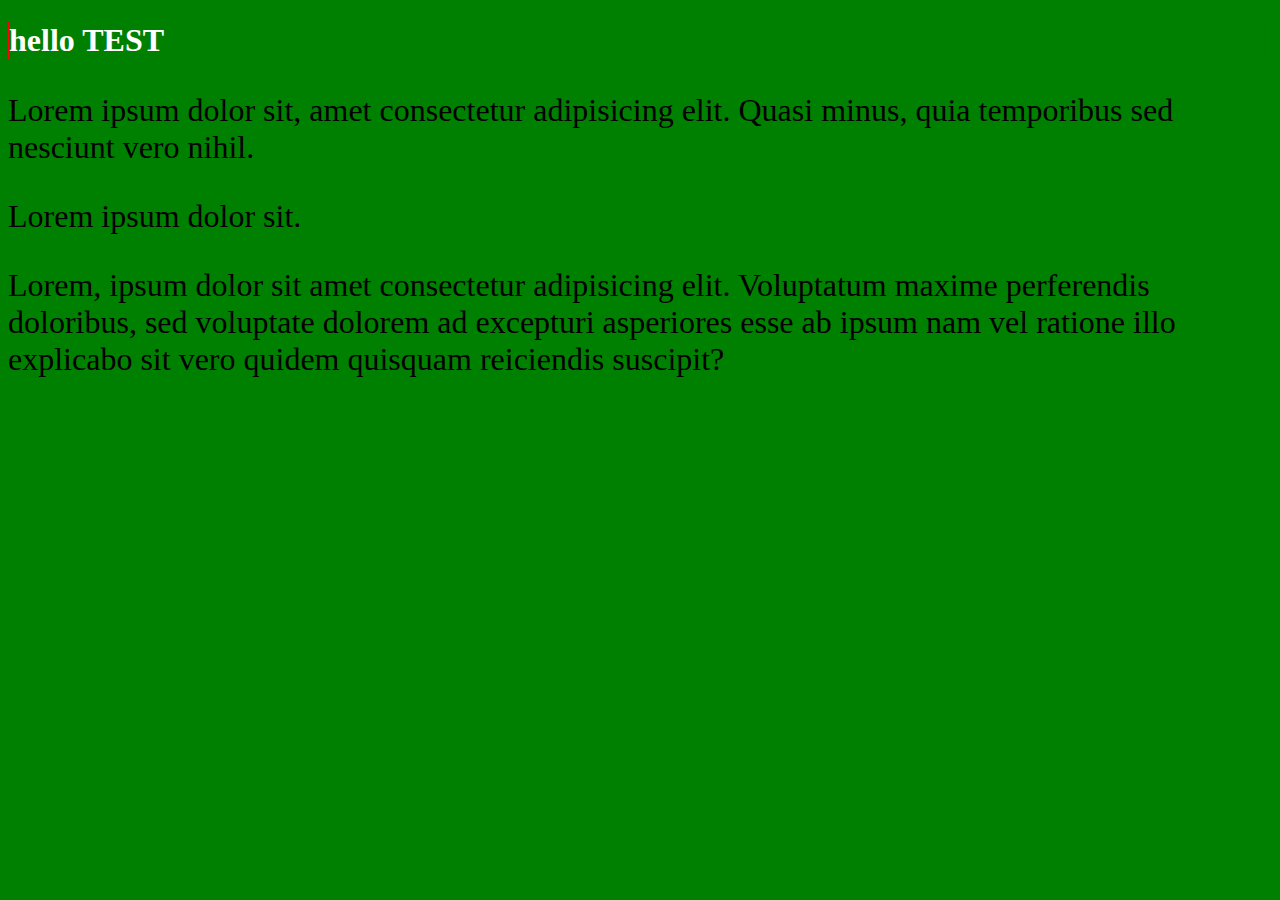
==== index.html @ 04acf259 "remplissage paragraphe" ====
<!DOCTYPE html>
<html lang="en">

<head>
    <meta charset="UTF-8">
    <meta http-equiv="X-UA-Compatible" content="IE=edge">
    <meta name="viewport" content="width=device-width, initial-scale=1.0">
    <link rel="stylesheet" href="css/main.min.css">
    <title>Orelsan site</title>
</head>

<body>
    <h1>hello TEST</h1>

    <p>Lorem ipsum dolor sit, amet consectetur adipisicing elit. Quasi minus, quia temporibus sed nesciunt vero nihil.</p>
    <p>Lorem ipsum dolor sit.</p>
    <p>Lorem, ipsum dolor sit amet consectetur adipisicing elit. Voluptatum maxime perferendis doloribus, sed voluptate dolorem ad excepturi asperiores esse ab ipsum nam vel ratione illo explicabo sit vero quidem quisquam reiciendis suscipit?</p>
    <script src="js/main.js"></script>
</body>

</html>
---- css/main.min.css ----
body{background-color:green}body h1{color:#fff;border:1px solid red}body p{font-size:32px}/*# sourceMappingURL=main.min.css.map */
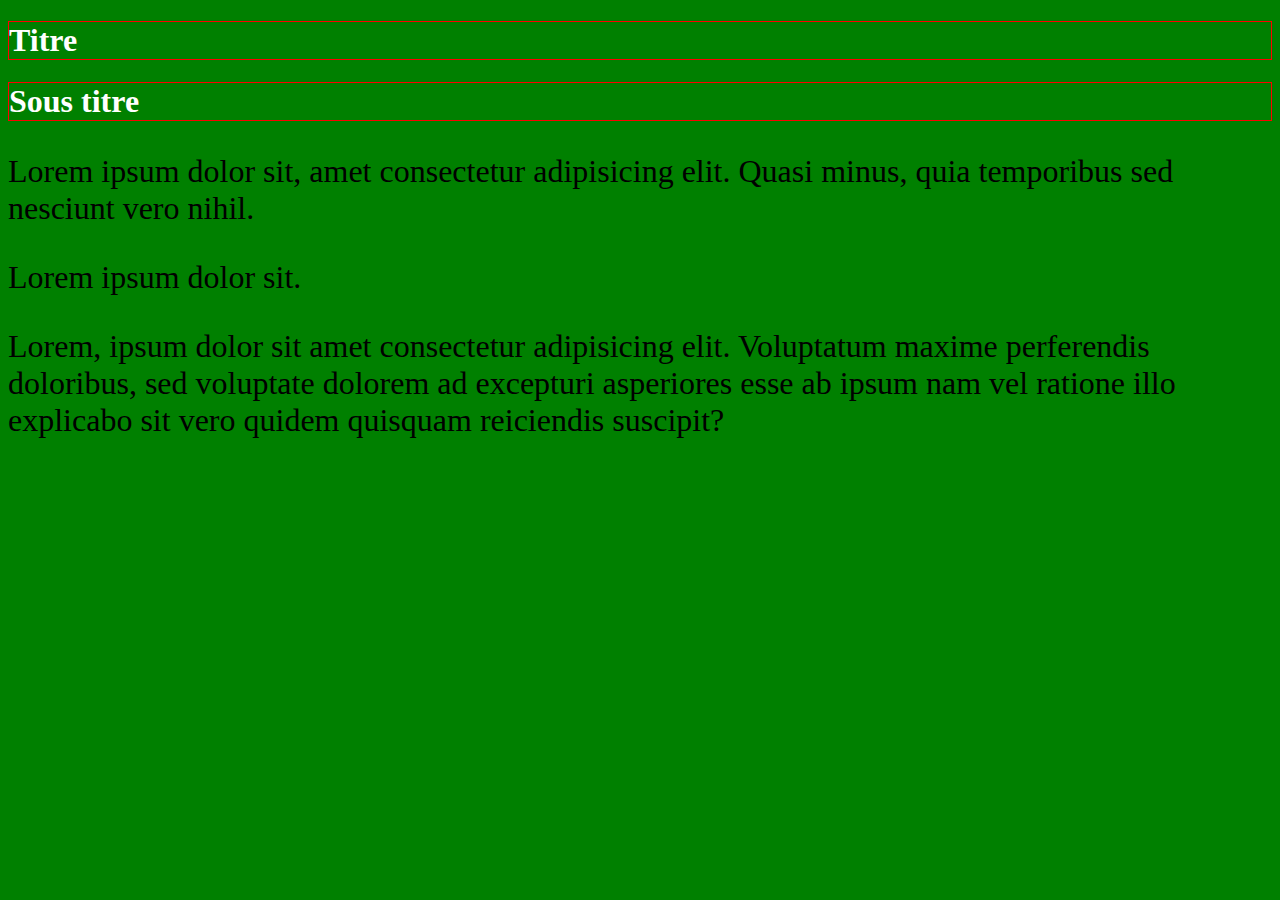
==== commit a27bbc28: "ajout titre et sous titre" ====
--- a/index.html
+++ b/index.html
@@ -10,7 +10,8 @@
 </head>
 
 <body>
-    <h1>hello TEST</h1>
+    <h1>Titre</h1>
+    <h1>Sous titre</h1>
 
     <p>Lorem ipsum dolor sit, amet consectetur adipisicing elit. Quasi minus, quia temporibus sed nesciunt vero nihil.</p>
     <p>Lorem ipsum dolor sit.</p>
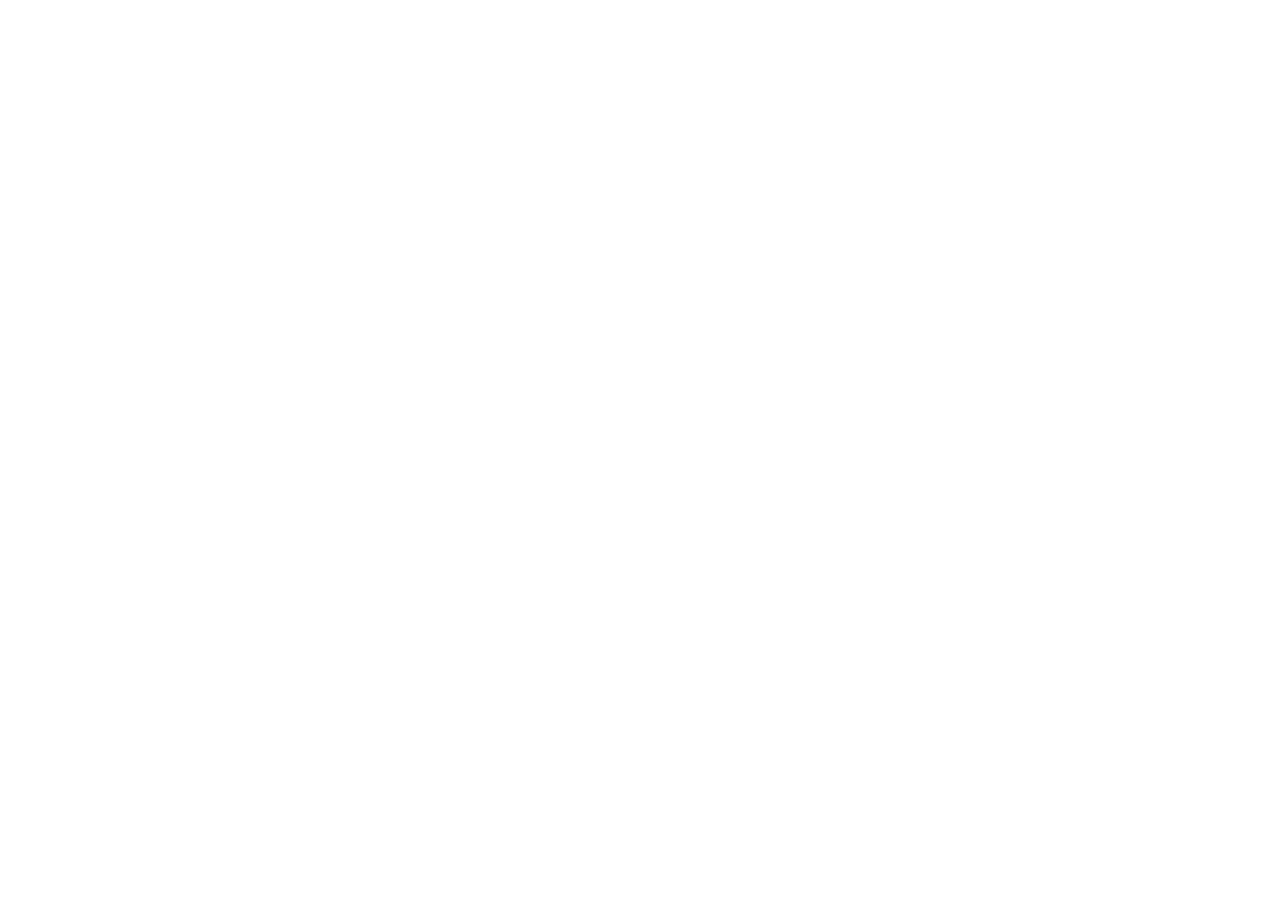
==== commit ac2c135d: "BASES POUR PROJET ORELSAN SITE" ====
--- a/index.html
+++ b/index.html
@@ -10,13 +10,7 @@
 </head>
 
 <body>
-    <h1>Titre</h1>
-    <h1>Sous titre</h1>
 
-    <p>Lorem ipsum dolor sit, amet consectetur adipisicing elit. Quasi minus, quia temporibus sed nesciunt vero nihil.</p>
-    <p>Lorem ipsum dolor sit.</p>
-    <p>Lorem, ipsum dolor sit amet consectetur adipisicing elit. Voluptatum maxime perferendis doloribus, sed voluptate dolorem ad excepturi asperiores esse ab ipsum nam vel ratione illo explicabo sit vero quidem quisquam reiciendis suscipit?</p>
-    <script src="js/main.js"></script>
 </body>
 
 </html>--- a/css/main.min.css
+++ b/css/main.min.css
@@ -1 +1,2 @@
-body{background-color:green}body h1{color:#fff;border:1px solid red}body p{font-size:32px}/*# sourceMappingURL=main.min.css.map */+
+/*# sourceMappingURL=main.min.css.map *//*# sourceMappingURL=main.min.css.map */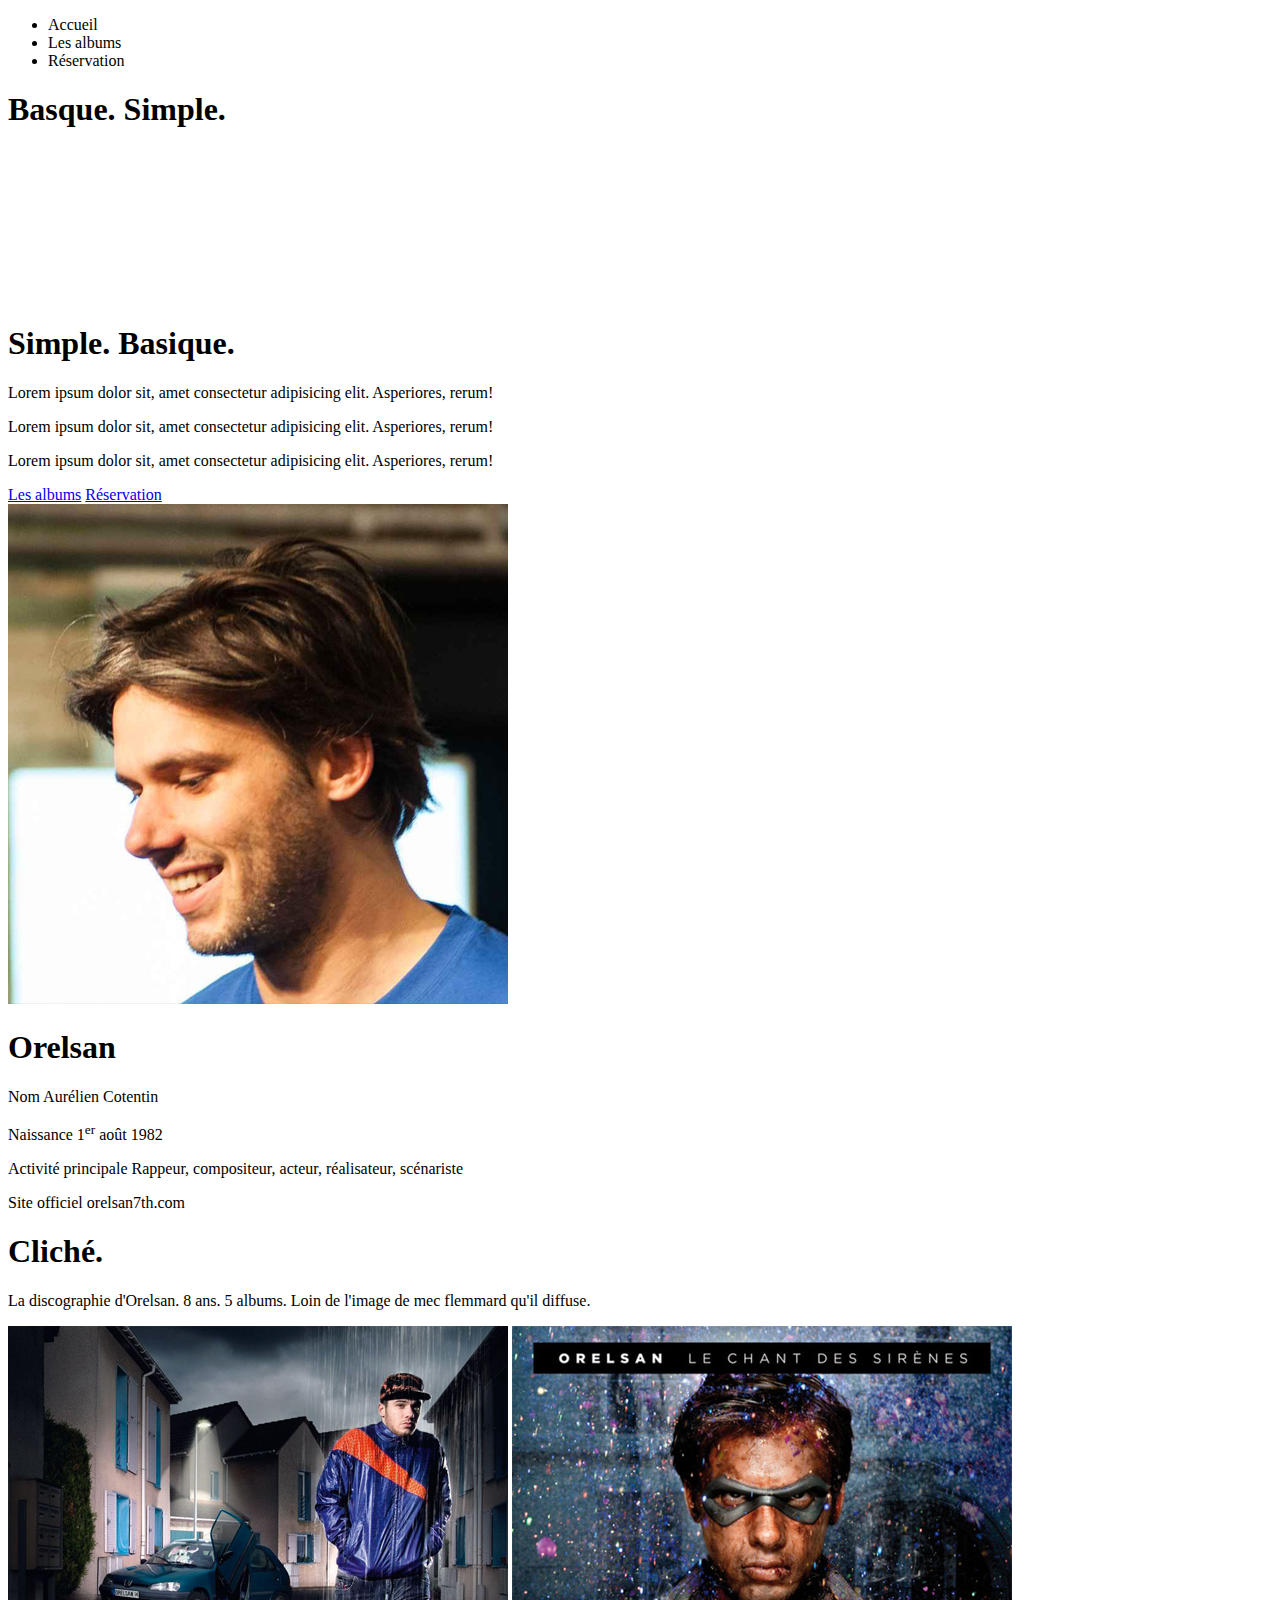
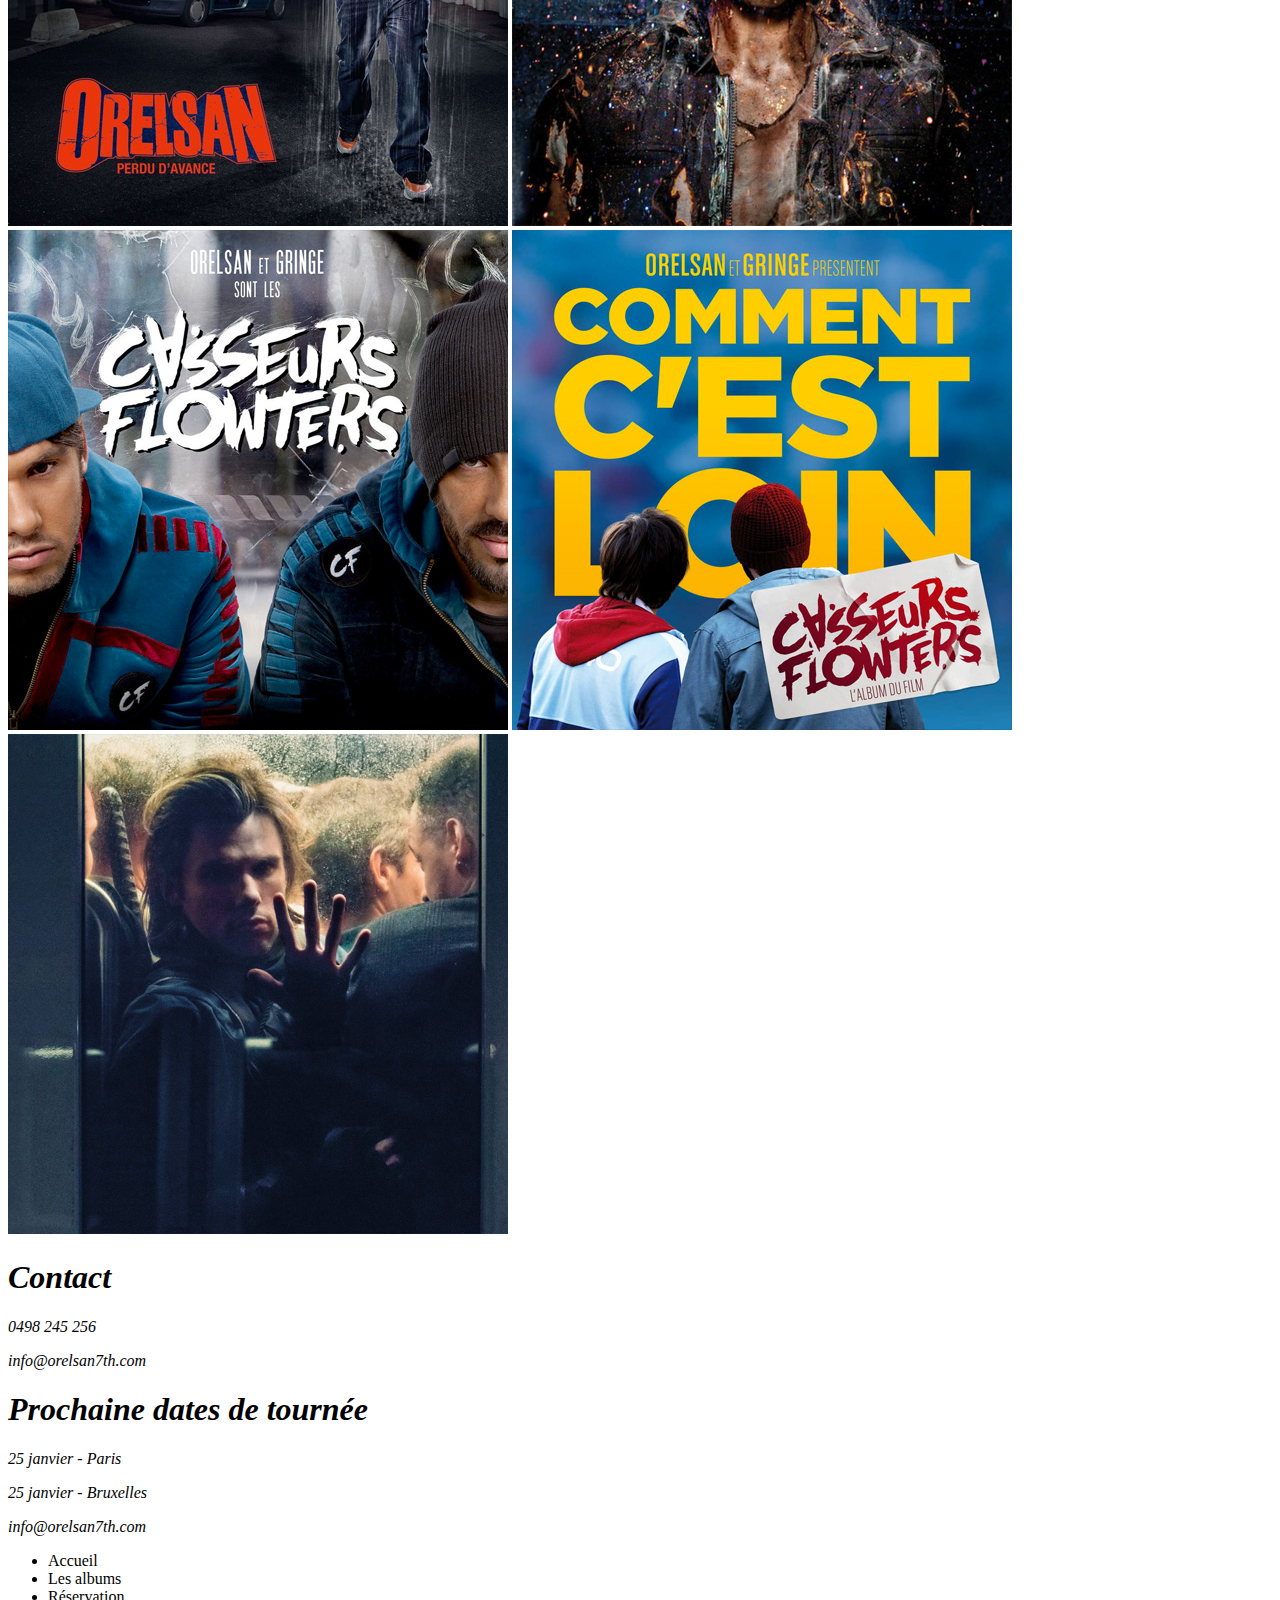
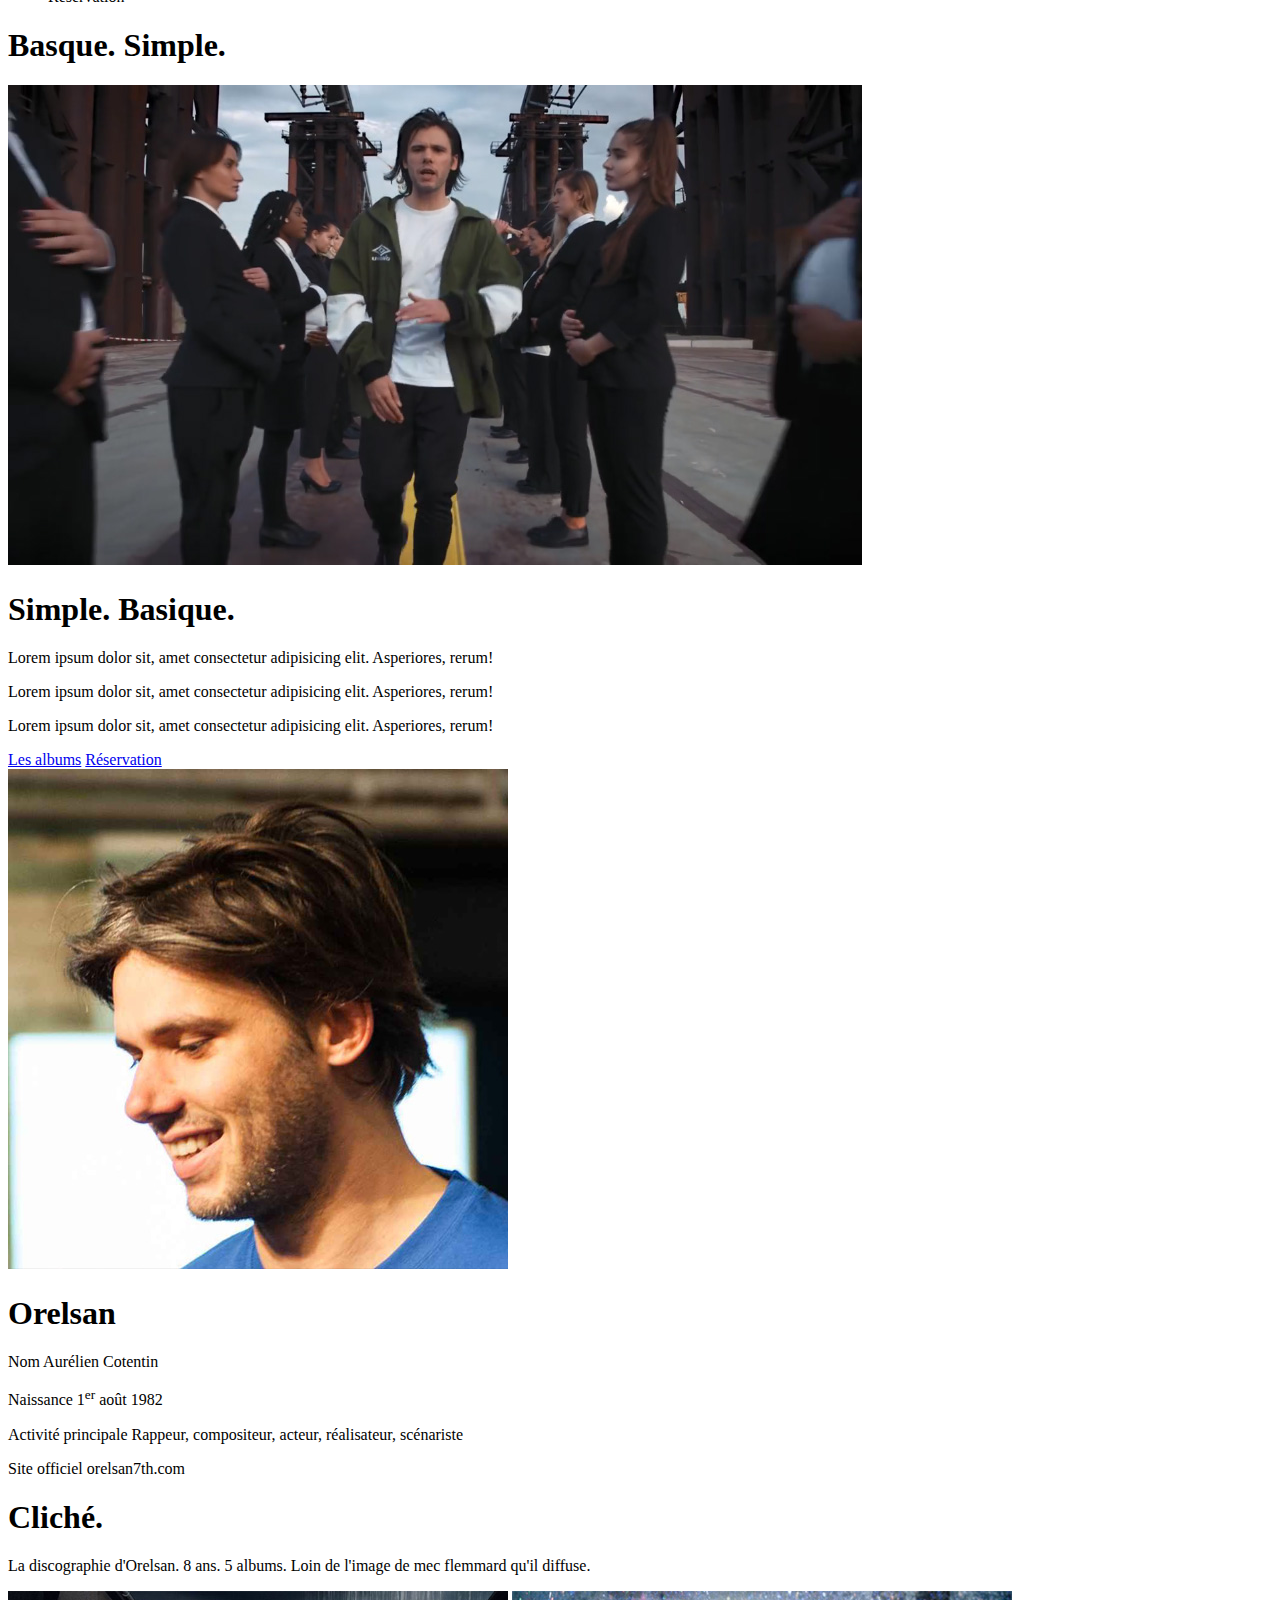
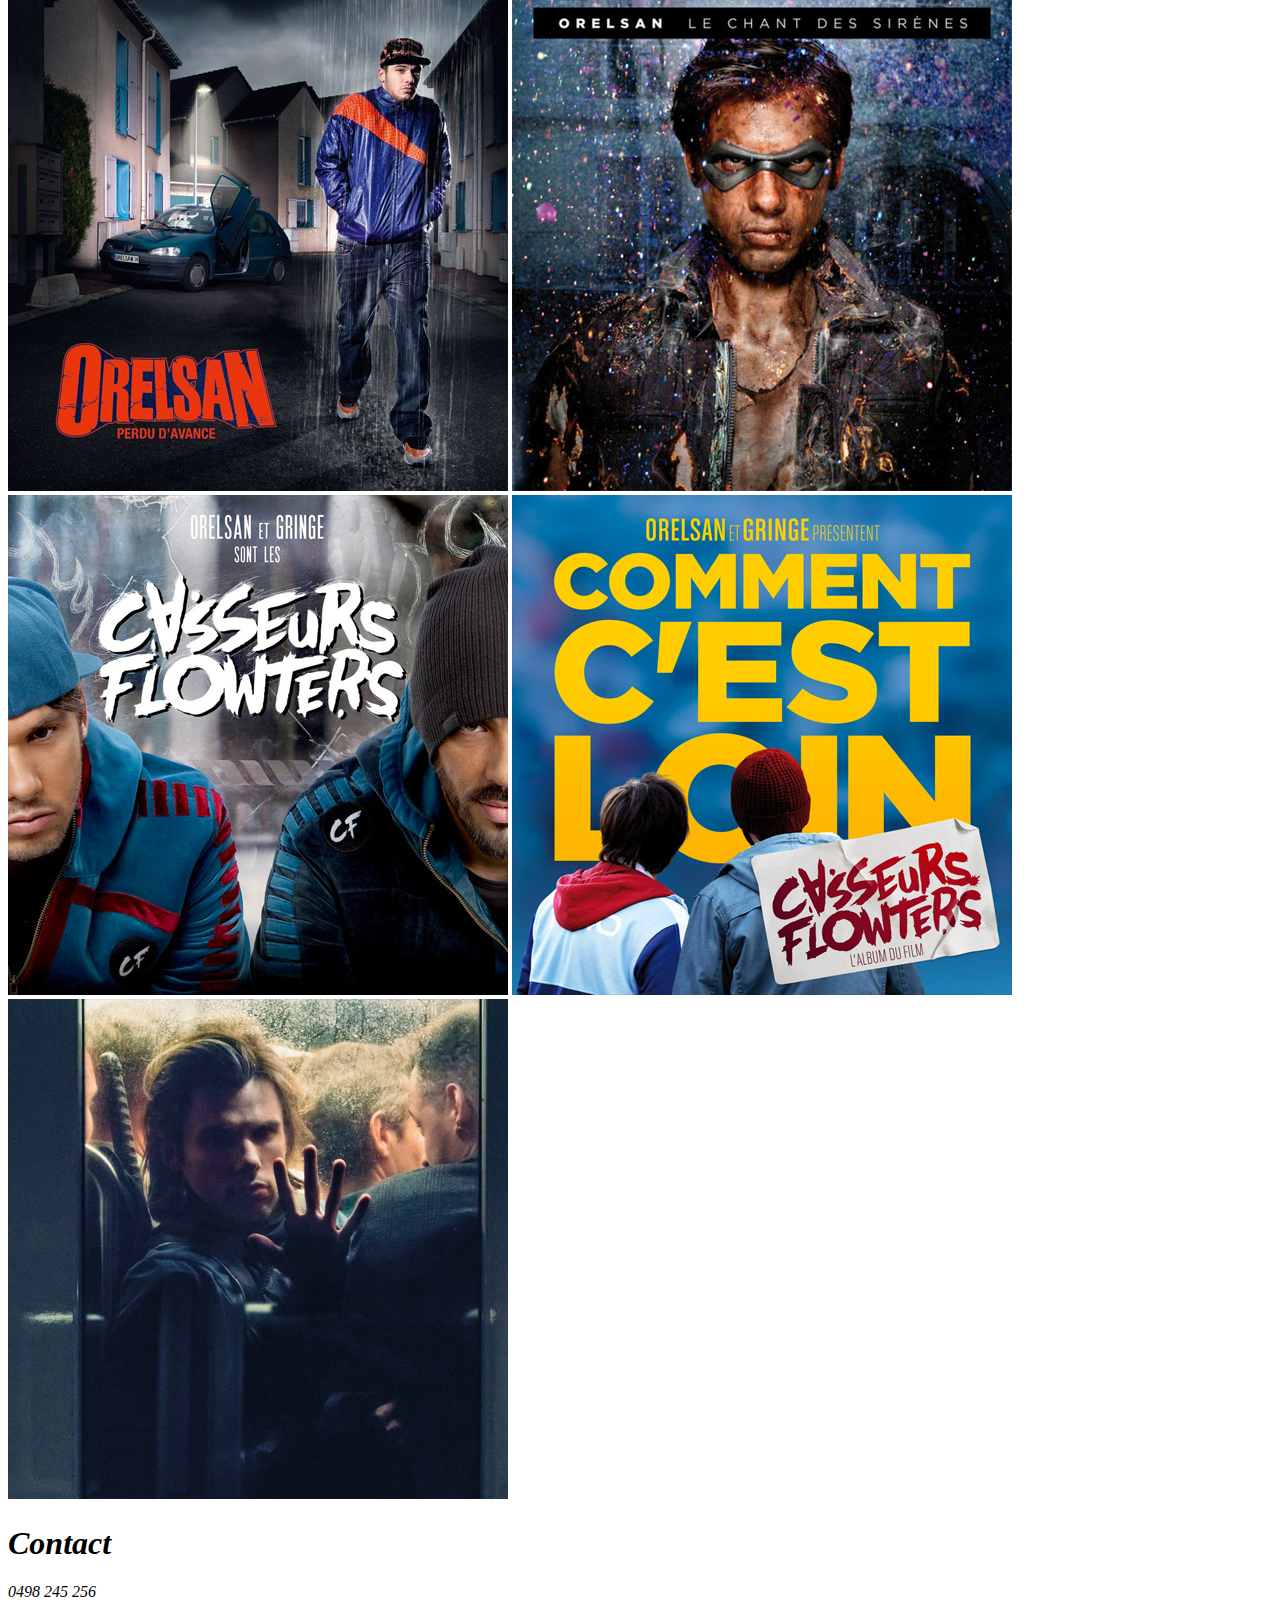
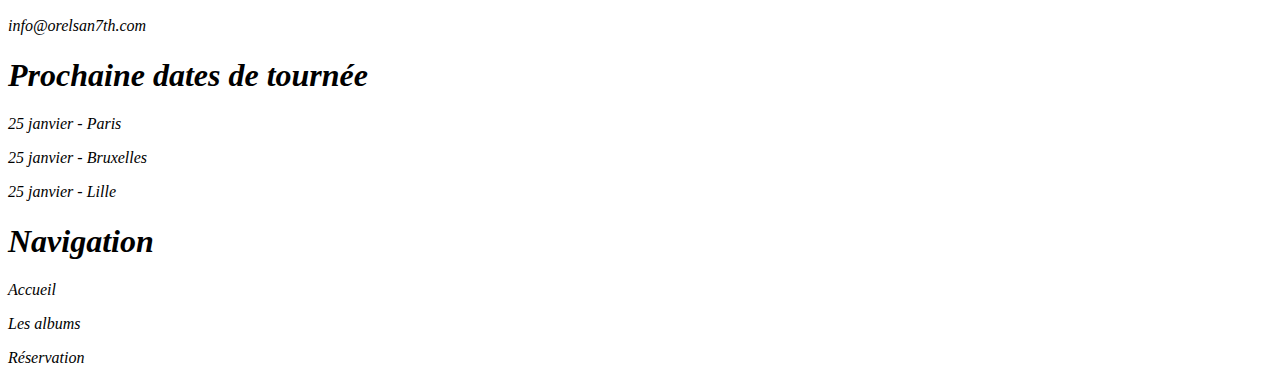
==== commit 1c74df34: "HTML accueil + import font" ====
--- a/index.html
+++ b/index.html
@@ -6,11 +6,173 @@
     <meta http-equiv="X-UA-Compatible" content="IE=edge">
     <meta name="viewport" content="width=device-width, initial-scale=1.0">
     <link rel="stylesheet" href="css/main.min.css">
-    <title>Orelsan site</title>
+    <title>Projet Orelsan - Accueil</title>
 </head>
 
 <body>
+    <!-- HEADER -->
+    <header>
+        <nav>
+            <ul>
+                <li class="active">Accueil</li>
+                <li>Les albums</li>
+                <li>Réservation</li>
+            </ul>
+        </nav>
+    </header>
 
+    <!-- SECTION 1 -->
+    <section>
+        <h1>Basque. Simple.</h1>
+
+        <!-- FUTUR VIDEO -->
+        <video src="#"></video>
+        <!-- FUTUR VIDEO -->
+    </section>
+
+    <!-- SECTION 2 -->
+    <section>
+        <article>
+            <h1>Simple. Basique.</h1>
+            <p>Lorem ipsum dolor sit, amet consectetur adipisicing elit. Asperiores, rerum!</p>
+            <p>Lorem ipsum dolor sit, amet consectetur adipisicing elit. Asperiores, rerum!</p>
+            <p>Lorem ipsum dolor sit, amet consectetur adipisicing elit. Asperiores, rerum!</p>
+            <a href="#" class="button">Les albums</a>
+            <a href="#" class="button">Réservation</a>
+        </article>
+        <aside>
+            <img src="./images/orelsan-beau-gosse.jpg" alt="Photo de profil Orelsan">
+            <h1>Orelsan</h1>
+            <p><span class="label">Nom</span> Aurélien Cotentin</p>
+            <p><span class="label">Naissance</span> 1<sup>er</sup> août 1982</p>
+            <p><span class="label">Activité principale</span> Rappeur, compositeur, acteur, réalisateur, scénariste</p>
+            <p><span class="label">Site officiel</span> orelsan7th.com</p>
+        </aside>
+    </section>
+
+    <!-- SECTION 3 -->
+    <section>
+        <h1>Cliché.</h1>
+        <p>La discographie d'Orelsan. 8 ans. 5 albums. Loin de l'image de mec flemmard qu'il diffuse.</p>
+        <article>
+            <img src="./images/albums-perdu-avance.jpg" alt="Album perdu d'avance">
+            <img src="./images/albums-chant-sirenes.jpg" alt="Album chant sirène">
+            <img src="./images/albums-casseurs.jpg" alt="Album casseurs">
+            <img src="./images/albums-comment-loin.jpg" alt="Album comment c'est loin">
+            <img src="./images/albums-fete-finie.jpg" alt="Album la fete est finie">
+        </article>
+    </section>
+
+    <!-- FOOTER -->
+    <footer>
+        <address>
+            <div>
+                <h1>Contact</h1>
+                <p>0498 245 256</p>
+                <p>info@orelsan7th.com</p>
+            </div>
+            <div>
+                <h1>Prochaine dates de tournée</h1>
+                <p>25 janvier - Paris</p>
+                <p>25 janvier - Bruxelles</p>
+                <p>info@orelsan7th.com</p>
+            </div>
+        </address>
+    </footer>
+</body>
+
+</html>
+<!DOCTYPE html>
+<html lang="en">
+
+<head>
+    <meta charset="UTF-8">
+    <meta http-equiv="X-UA-Compatible" content="IE=edge">
+    <meta name="viewport" content="width=device-width, initial-scale=1.0">
+    <link rel="stylesheet" href="css/main.min.css">
+    <title>Projet Orelsan - Accueil</title>
+</head>
+
+<body>
+    <!-- HEADER -->
+    <header>
+        <nav>
+            <ul>
+                <li>Accueil</li>
+                <li>Les albums</li>
+                <li>Réservation</li>
+            </ul>
+        </nav>
+    </header>
+
+    <!-- MENU SOCIAL FIXED -->
+    <aside id="social-menu">
+        <a href="#" class="icon facebook"></a>
+        <a href="#" class="icon twitter"></a>
+        <a href="#" class="icon instagram"></a>
+    </aside>
+
+    <!-- SECTION 1 -->
+    <section>
+        <h1>Basque. Simple.</h1>
+        <img src="./images/orelsan-basique.jpg" alt="Orelsan - Basique">
+    </section>
+
+    <!-- SECTION 2 -->
+    <section>
+        <article>
+            <h1>Simple. Basique.</h1>
+            <p>Lorem ipsum dolor sit, amet consectetur adipisicing elit. Asperiores, rerum!</p>
+            <p>Lorem ipsum dolor sit, amet consectetur adipisicing elit. Asperiores, rerum!</p>
+            <p>Lorem ipsum dolor sit, amet consectetur adipisicing elit. Asperiores, rerum!</p>
+            <a href="#" class="button">Les albums</a>
+            <a href="#" class="button">Réservation</a>
+        </article>
+        <aside>
+            <img src="./images/orelsan-beau-gosse.jpg" alt="Photo de profil Orelsan">
+            <h1>Orelsan</h1>
+            <p><span class="label">Nom</span> Aurélien Cotentin</p>
+            <p><span class="label">Naissance</span> 1<sup>er</sup> août 1982</p>
+            <p><span class="label">Activité principale</span> Rappeur, compositeur, acteur, réalisateur, scénariste</p>
+            <p><span class="label">Site officiel</span> orelsan7th.com</p>
+        </aside>
+    </section>
+
+    <!-- SECTION 3 -->
+    <section>
+        <h1>Cliché.</h1>
+        <p>La discographie d'Orelsan. 8 ans. 5 albums. Loin de l'image de mec flemmard qu'il diffuse.</p>
+        <article>
+            <img src="./images/albums-perdu-avance.jpg" alt="Album perdu d'avance">
+            <img src="./images/albums-chant-sirenes.jpg" alt="Album chant sirène">
+            <img src="./images/albums-casseurs.jpg" alt="Album casseurs">
+            <img src="./images/albums-comment-loin.jpg" alt="Album comment c'est loin">
+            <img src="./images/albums-fete-finie.jpg" alt="Album la fete est finie">
+        </article>
+    </section>
+
+    <!-- FOOTER -->
+    <footer>
+        <address>
+            <div>
+                <h1>Contact</h1>
+                <p>0498 245 256</p>
+                <p>info@orelsan7th.com</p>
+            </div>
+            <div>
+                <h1>Prochaine dates de tournée</h1>
+                <p>25 janvier - Paris</p>
+                <p>25 janvier - Bruxelles</p>
+                <p>25 janvier - Lille</p>
+            </div>
+            <div>
+                <h1>Navigation</h1>
+                <p>Accueil</p>
+                <p>Les albums</p>
+                <p>Réservation</p>
+            </div>
+        </address>
+    </footer>
 </body>
 
 </html>--- a/css/main.min.css
+++ b/css/main.min.css
@@ -1,2 +1 @@
-
-/*# sourceMappingURL=main.min.css.map *//*# sourceMappingURL=main.min.css.map */+@import"https://fonts.googleapis.com/css2?family=Montserrat&family=Oswald:wght@200;300;400;500;600;700&display=swap";:root{--width-content: 980px;--color-text: rgb(25, 25, 25);--color-white: rgb(240, 240, 240)}/*# sourceMappingURL=main.min.css.map */--- a/css/main.min.css
+++ b/css/main.min.css
@@ -1,2 +1 @@
-
-/*# sourceMappingURL=main.min.css.map *//*# sourceMappingURL=main.min.css.map */+@import"https://fonts.googleapis.com/css2?family=Montserrat&family=Oswald:wght@200;300;400;500;600;700&display=swap";:root{--width-content: 980px;--color-text: rgb(25, 25, 25);--color-white: rgb(240, 240, 240)}/*# sourceMappingURL=main.min.css.map */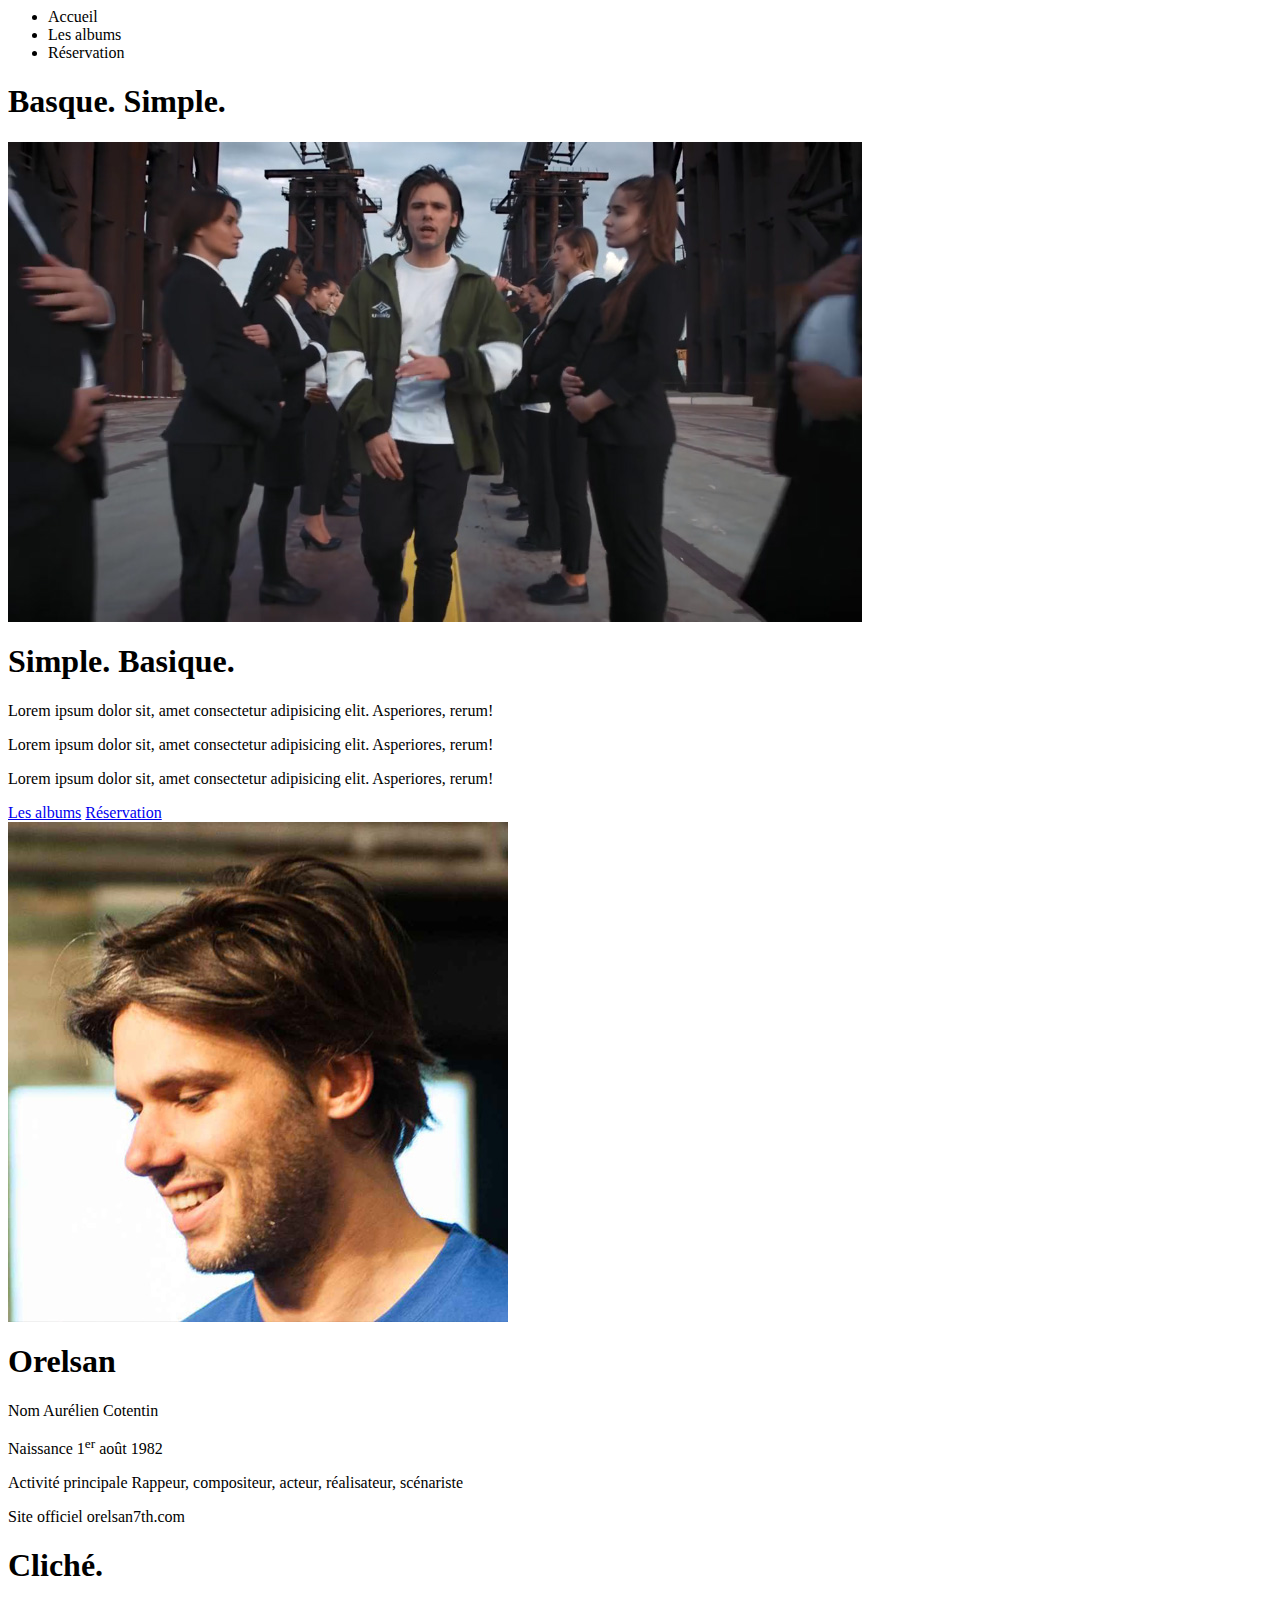
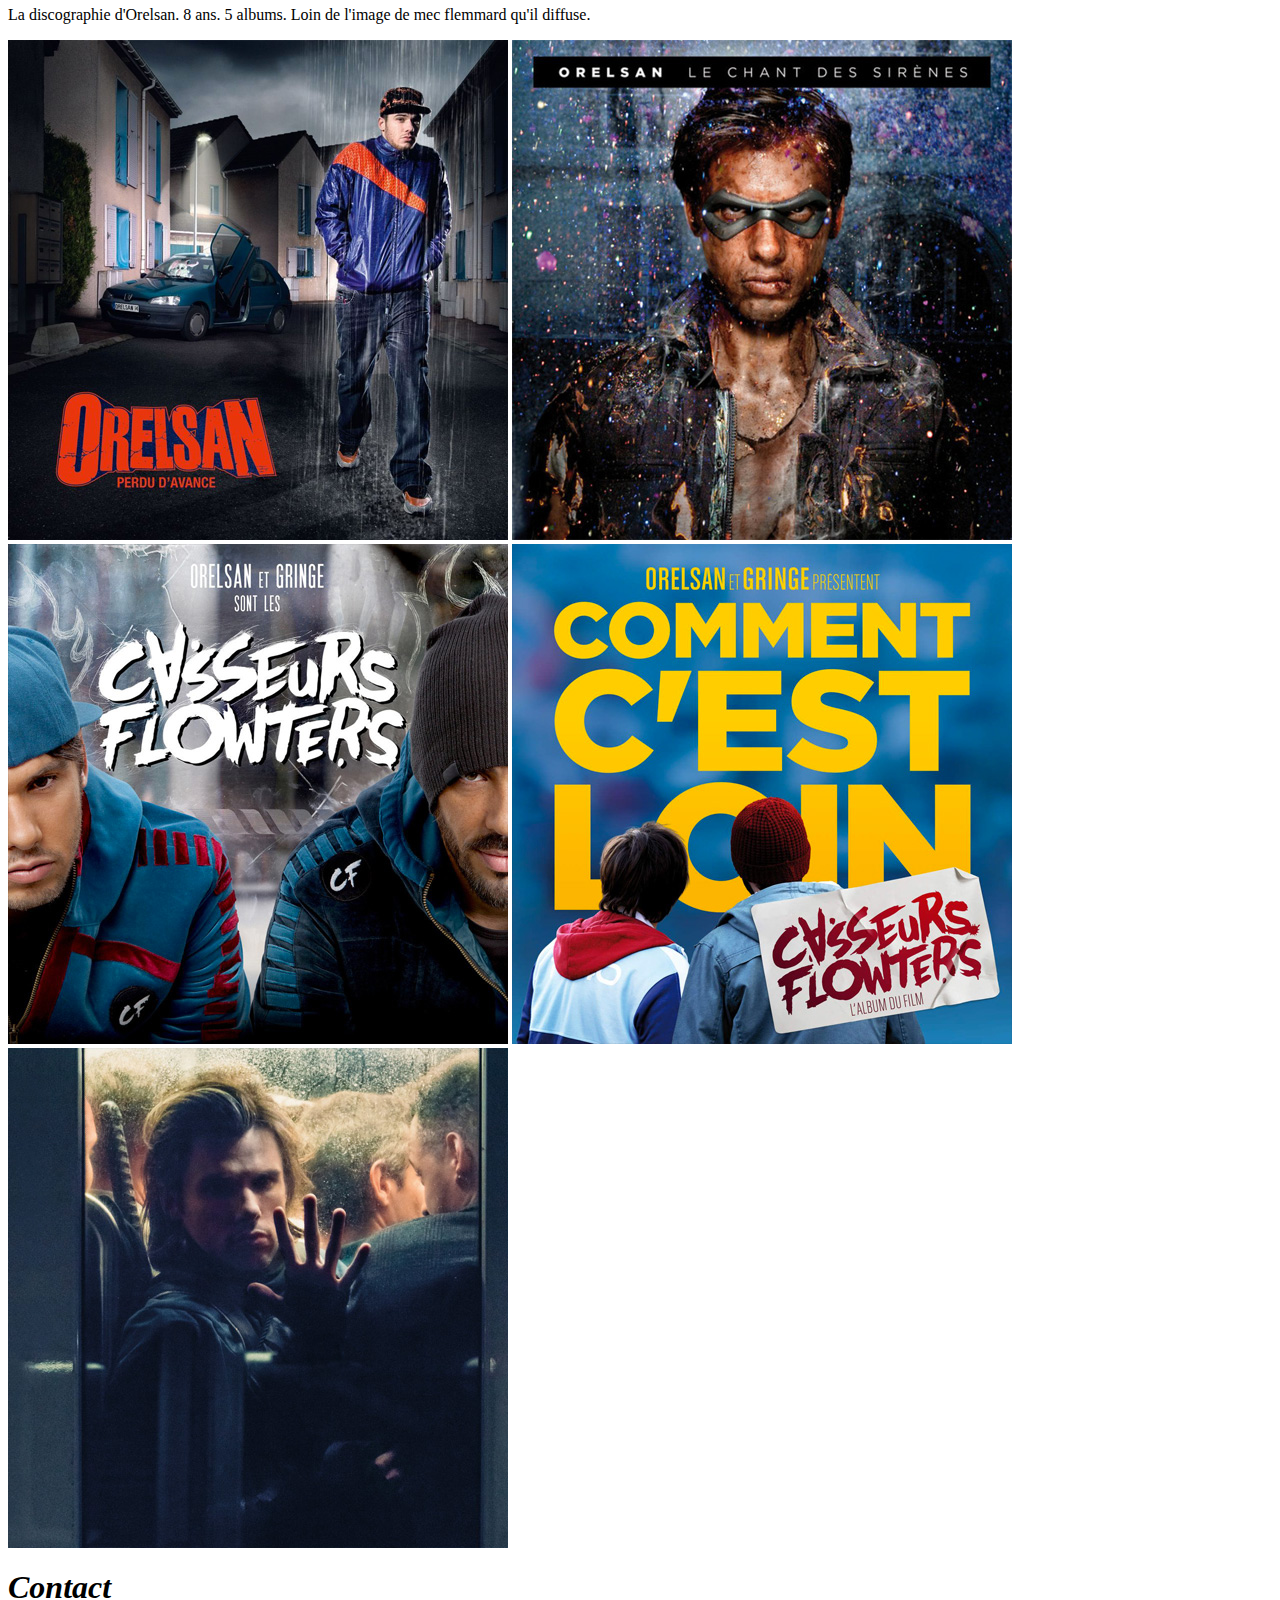
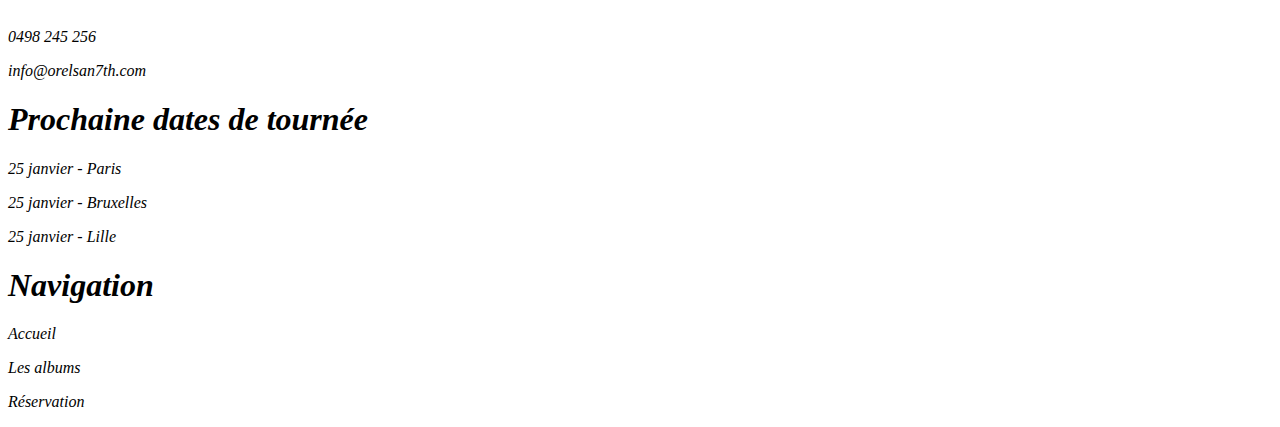
==== commit 35e9bf5a: "HTML accueil correction" ====
--- a/index.html
+++ b/index.html
@@ -1,90 +1,3 @@
-<!DOCTYPE html>
-<html lang="en">
-
-<head>
-    <meta charset="UTF-8">
-    <meta http-equiv="X-UA-Compatible" content="IE=edge">
-    <meta name="viewport" content="width=device-width, initial-scale=1.0">
-    <link rel="stylesheet" href="css/main.min.css">
-    <title>Projet Orelsan - Accueil</title>
-</head>
-
-<body>
-    <!-- HEADER -->
-    <header>
-        <nav>
-            <ul>
-                <li class="active">Accueil</li>
-                <li>Les albums</li>
-                <li>Réservation</li>
-            </ul>
-        </nav>
-    </header>
-
-    <!-- SECTION 1 -->
-    <section>
-        <h1>Basque. Simple.</h1>
-
-        <!-- FUTUR VIDEO -->
-        <video src="#"></video>
-        <!-- FUTUR VIDEO -->
-    </section>
-
-    <!-- SECTION 2 -->
-    <section>
-        <article>
-            <h1>Simple. Basique.</h1>
-            <p>Lorem ipsum dolor sit, amet consectetur adipisicing elit. Asperiores, rerum!</p>
-            <p>Lorem ipsum dolor sit, amet consectetur adipisicing elit. Asperiores, rerum!</p>
-            <p>Lorem ipsum dolor sit, amet consectetur adipisicing elit. Asperiores, rerum!</p>
-            <a href="#" class="button">Les albums</a>
-            <a href="#" class="button">Réservation</a>
-        </article>
-        <aside>
-            <img src="./images/orelsan-beau-gosse.jpg" alt="Photo de profil Orelsan">
-            <h1>Orelsan</h1>
-            <p><span class="label">Nom</span> Aurélien Cotentin</p>
-            <p><span class="label">Naissance</span> 1<sup>er</sup> août 1982</p>
-            <p><span class="label">Activité principale</span> Rappeur, compositeur, acteur, réalisateur, scénariste</p>
-            <p><span class="label">Site officiel</span> orelsan7th.com</p>
-        </aside>
-    </section>
-
-    <!-- SECTION 3 -->
-    <section>
-        <h1>Cliché.</h1>
-        <p>La discographie d'Orelsan. 8 ans. 5 albums. Loin de l'image de mec flemmard qu'il diffuse.</p>
-        <article>
-            <img src="./images/albums-perdu-avance.jpg" alt="Album perdu d'avance">
-            <img src="./images/albums-chant-sirenes.jpg" alt="Album chant sirène">
-            <img src="./images/albums-casseurs.jpg" alt="Album casseurs">
-            <img src="./images/albums-comment-loin.jpg" alt="Album comment c'est loin">
-            <img src="./images/albums-fete-finie.jpg" alt="Album la fete est finie">
-        </article>
-    </section>
-
-    <!-- FOOTER -->
-    <footer>
-        <address>
-            <div>
-                <h1>Contact</h1>
-                <p>0498 245 256</p>
-                <p>info@orelsan7th.com</p>
-            </div>
-            <div>
-                <h1>Prochaine dates de tournée</h1>
-                <p>25 janvier - Paris</p>
-                <p>25 janvier - Bruxelles</p>
-                <p>info@orelsan7th.com</p>
-            </div>
-        </address>
-    </footer>
-</body>
-
-</html>
-<!DOCTYPE html>
-<html lang="en">
-
 <head>
     <meta charset="UTF-8">
     <meta http-equiv="X-UA-Compatible" content="IE=edge">
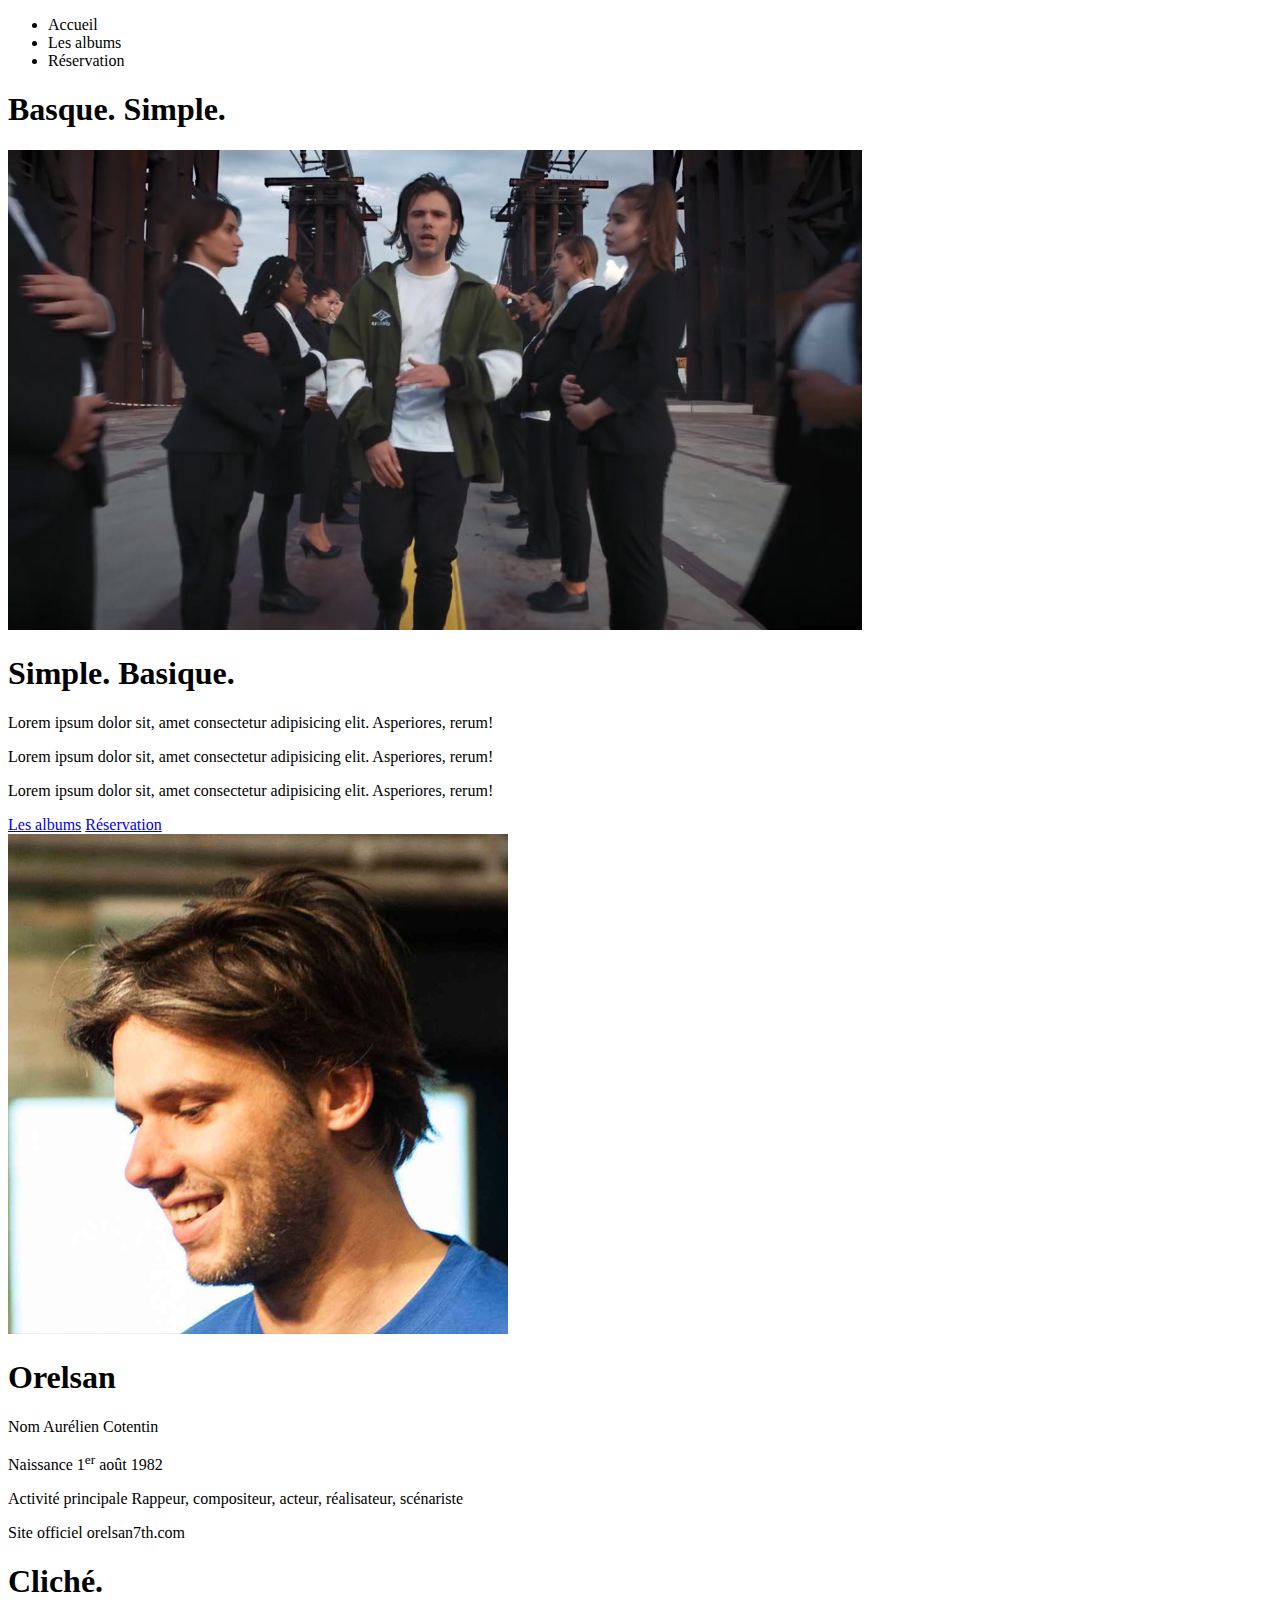
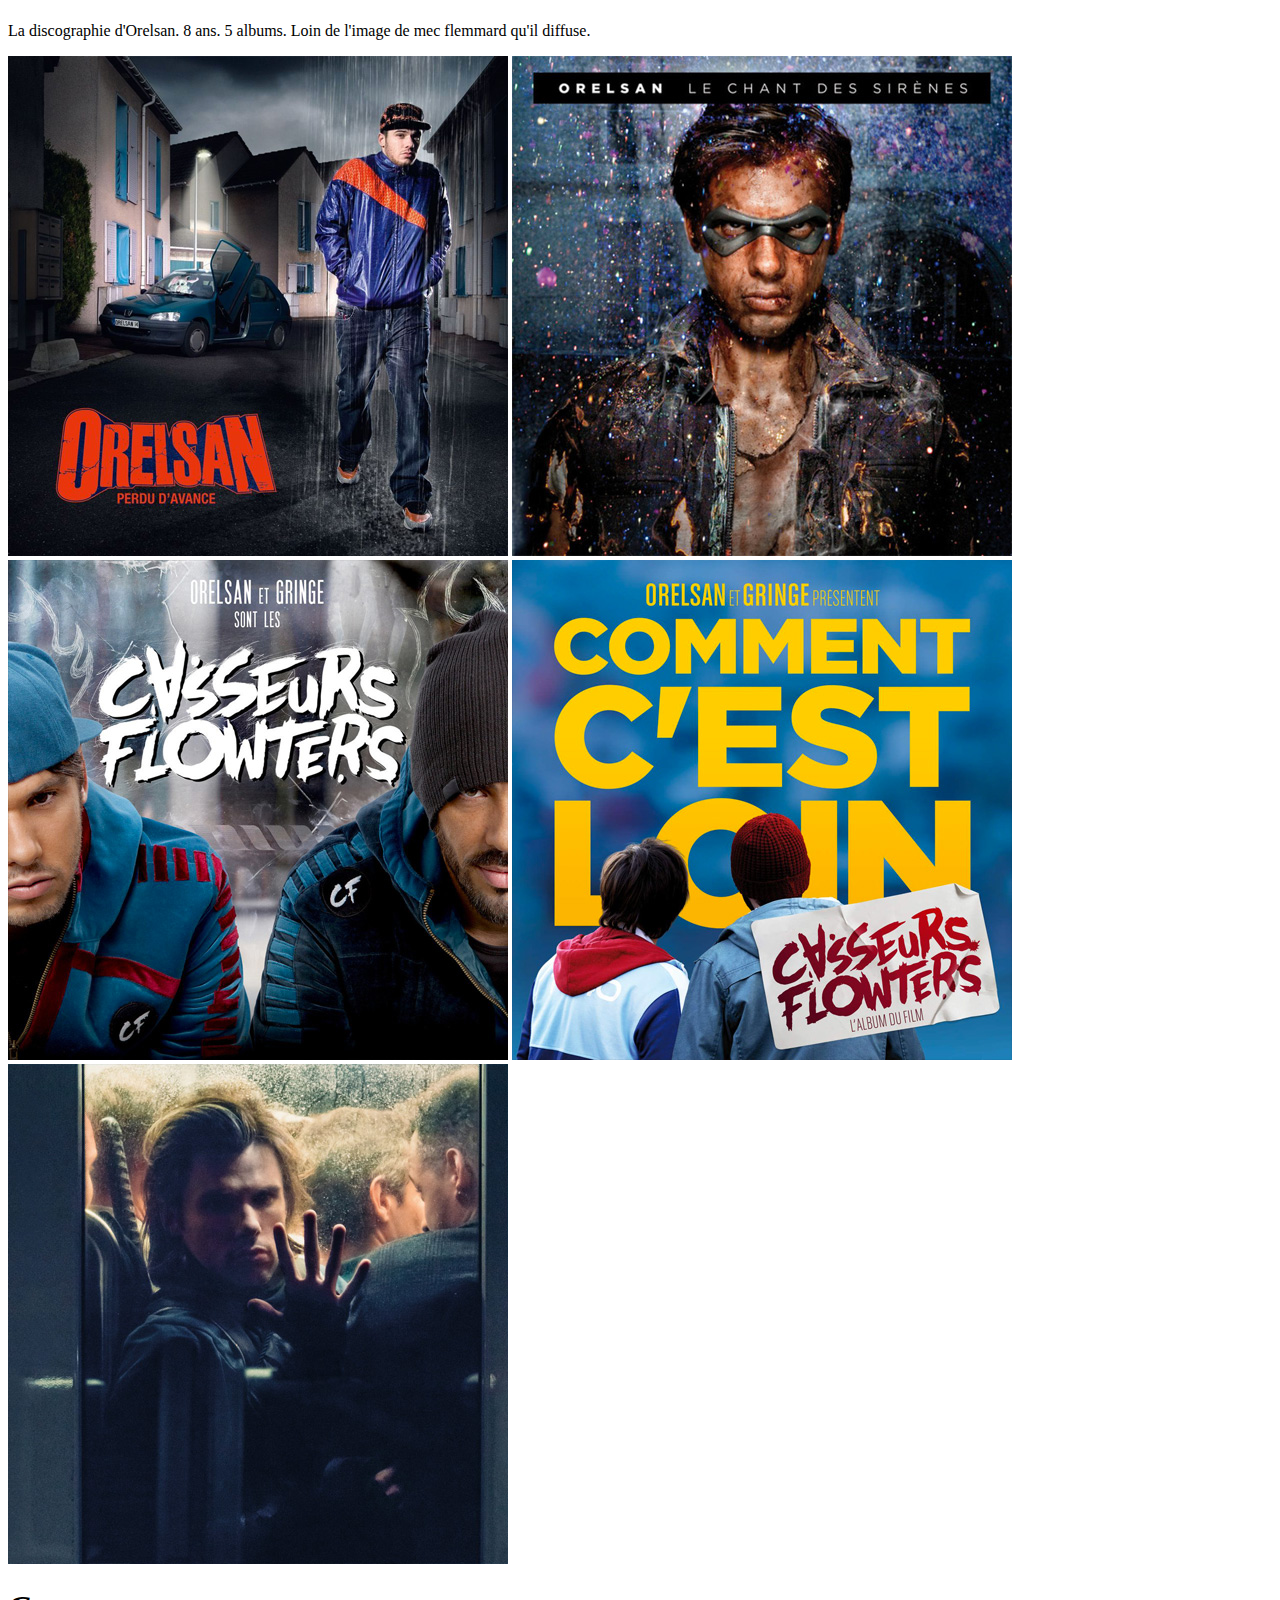
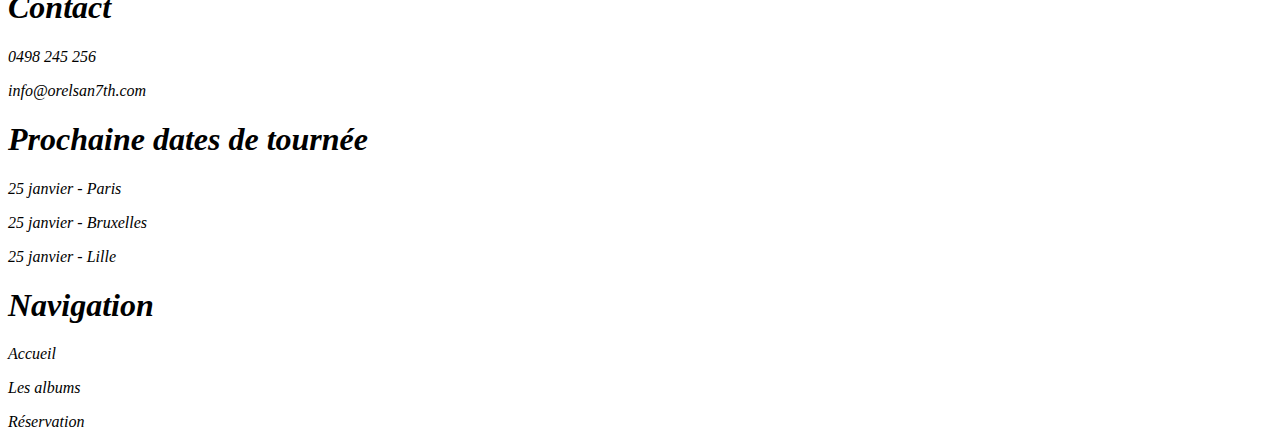
==== commit 9ff36b08: "HTML albums" ====
--- a/index.html
+++ b/index.html
@@ -1,3 +1,6 @@
+<!DOCTYPE html>
+<html lang="fr">
+
 <head>
     <meta charset="UTF-8">
     <meta http-equiv="X-UA-Compatible" content="IE=edge">
@@ -11,7 +14,7 @@
     <header>
         <nav>
             <ul>
-                <li>Accueil</li>
+                <li class="active">Accueil</li>
                 <li>Les albums</li>
                 <li>Réservation</li>
             </ul>
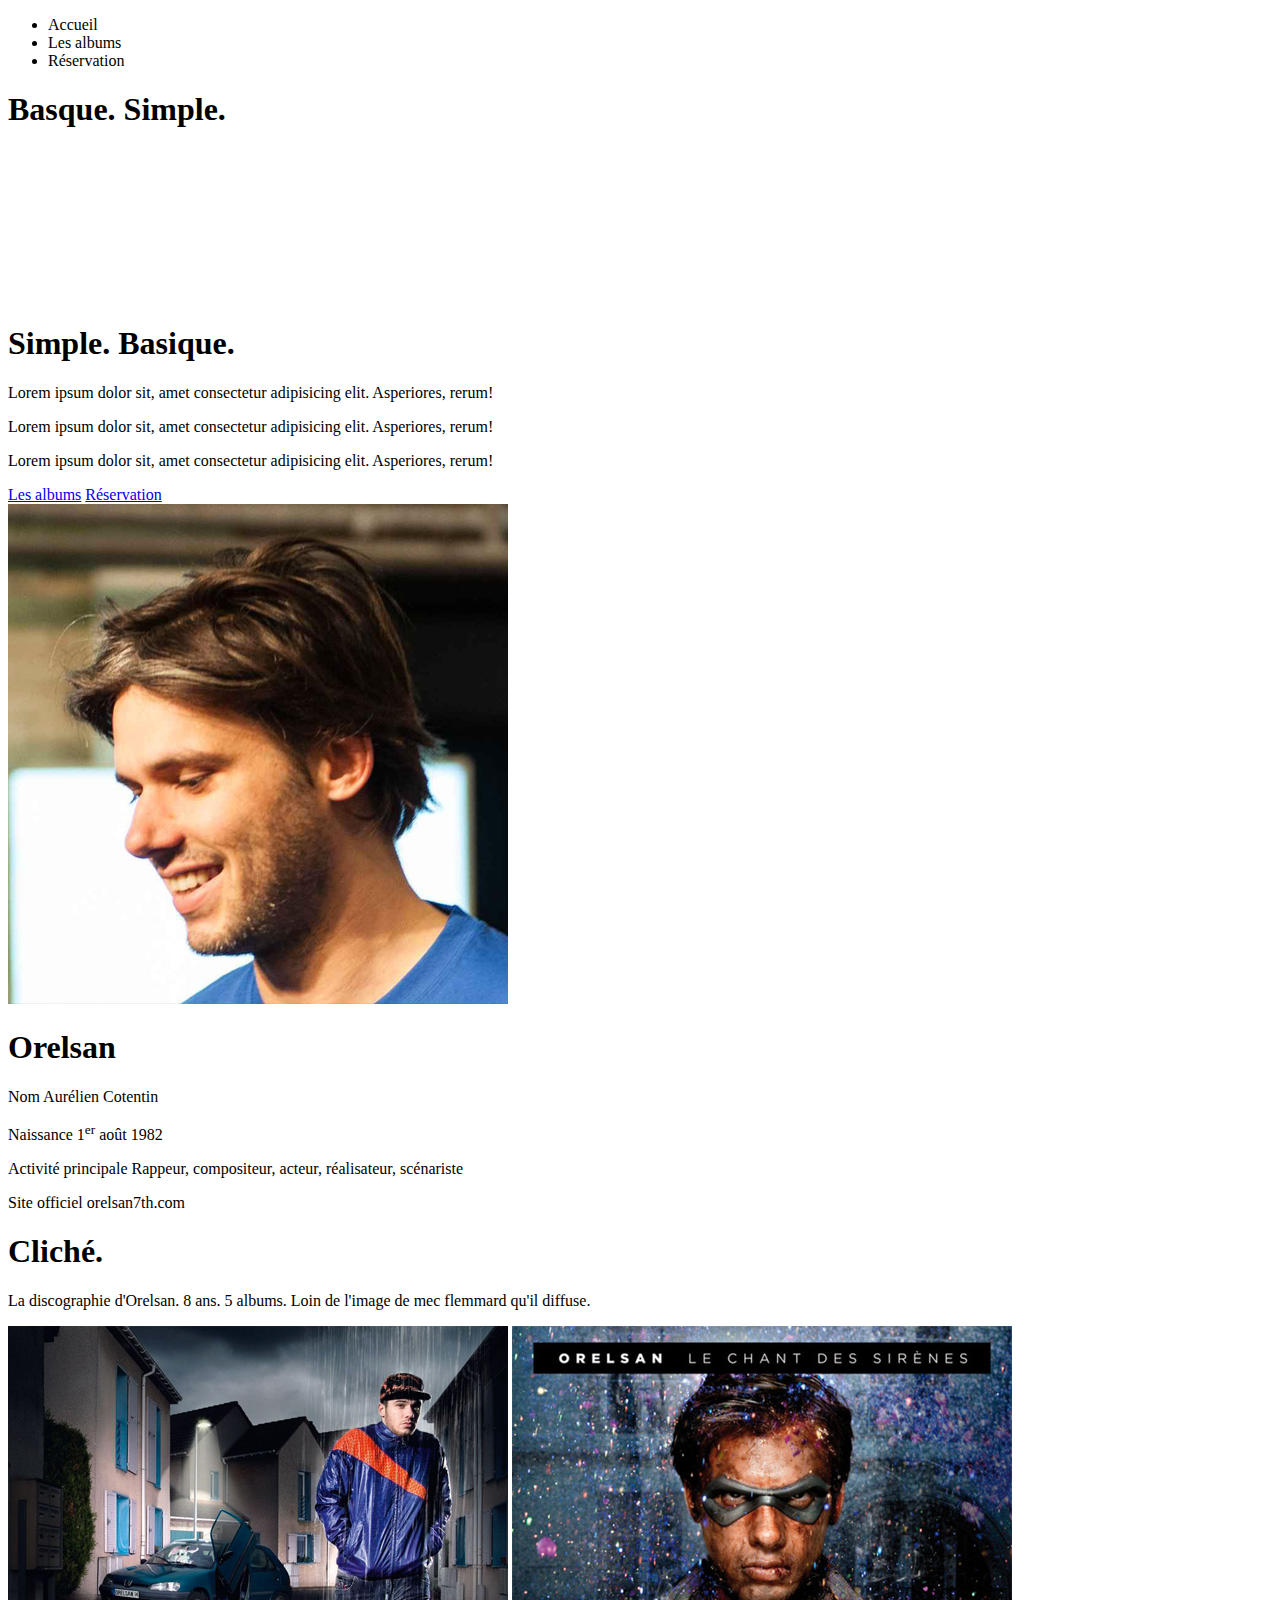
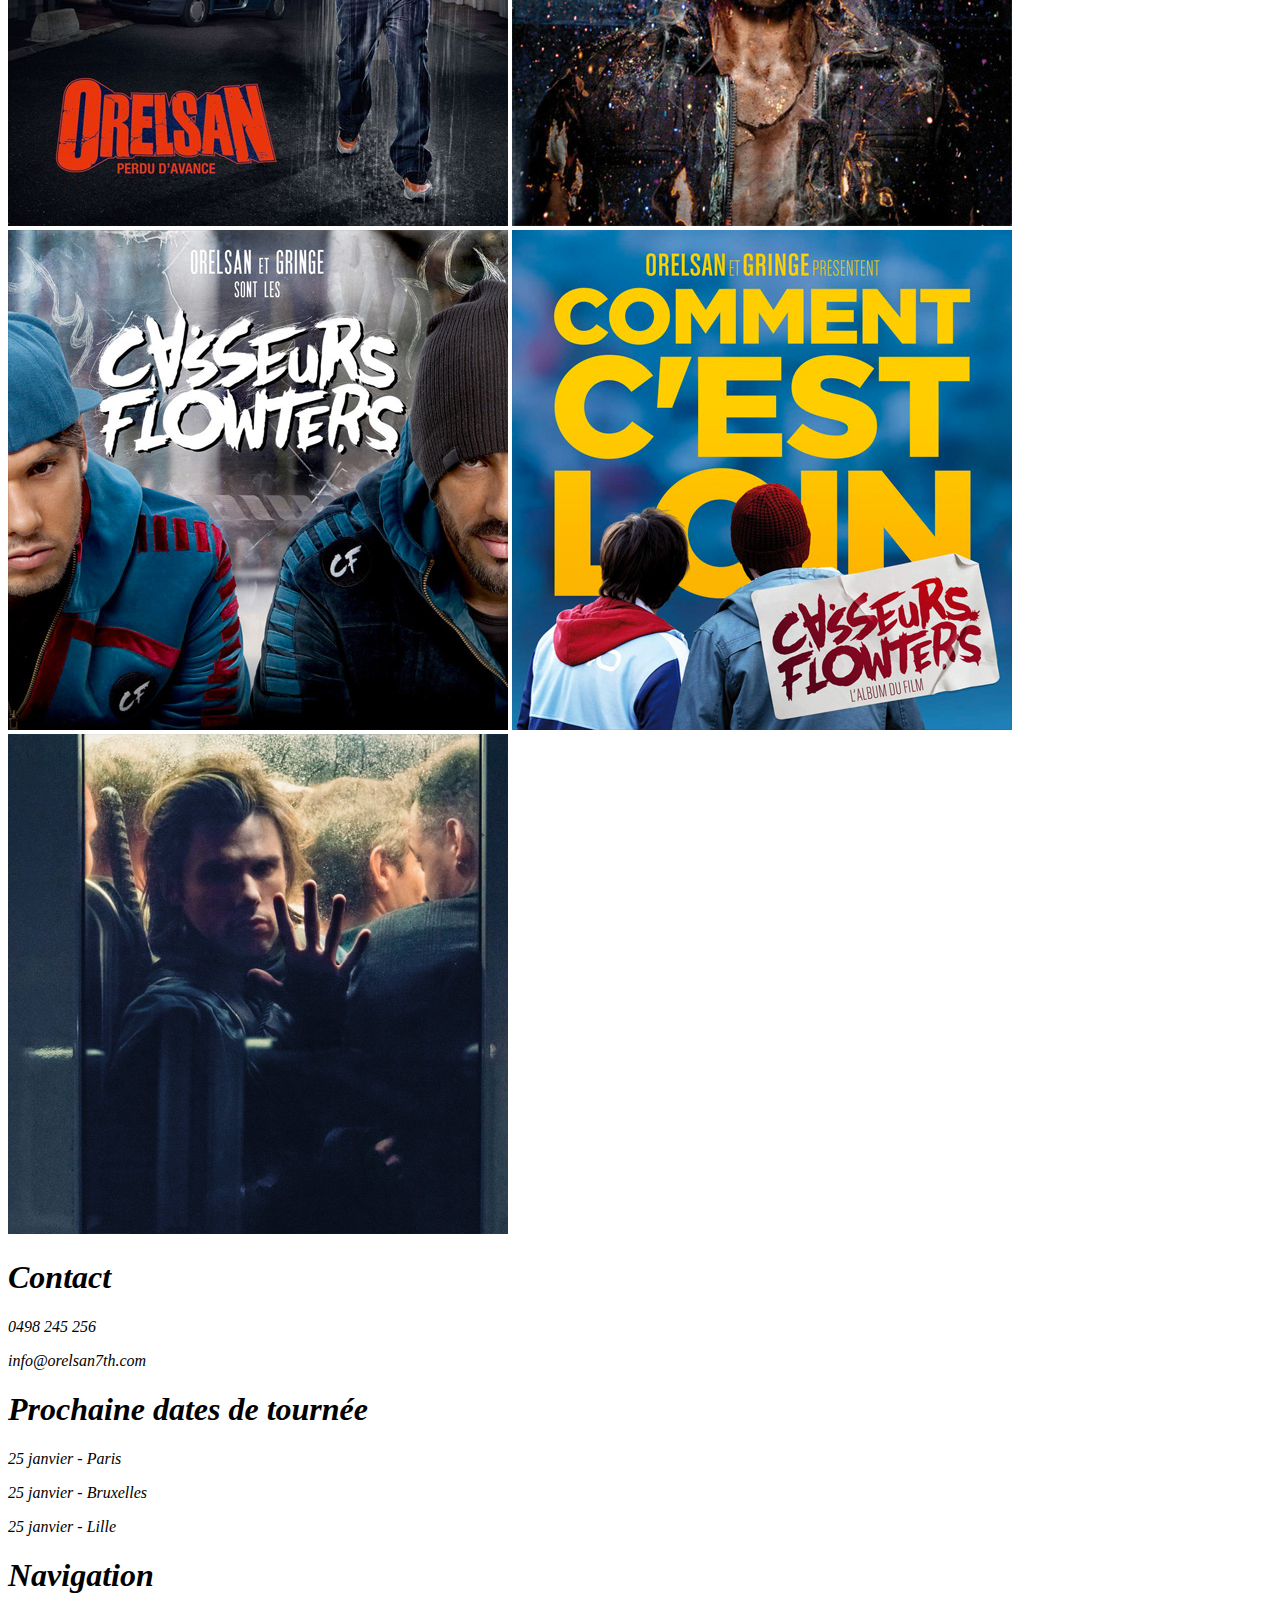
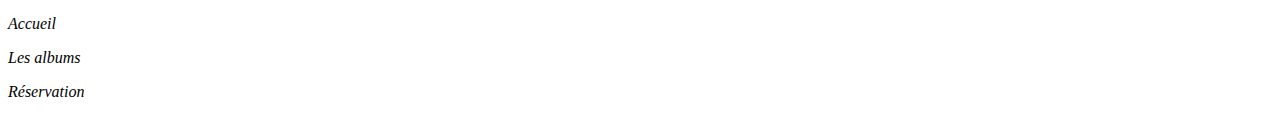
==== commit 53e3e3ce: "Partie de l'HTML" ====
--- a/index.html
+++ b/index.html
@@ -31,7 +31,10 @@
     <!-- SECTION 1 -->
     <section>
         <h1>Basque. Simple.</h1>
-        <img src="./images/orelsan-basique.jpg" alt="Orelsan - Basique">
+
+        <!-- FUTUR VIDEO -->
+        <video src="#"></video>
+        <!-- FUTUR VIDEO -->
     </section>
 
     <!-- SECTION 2 -->
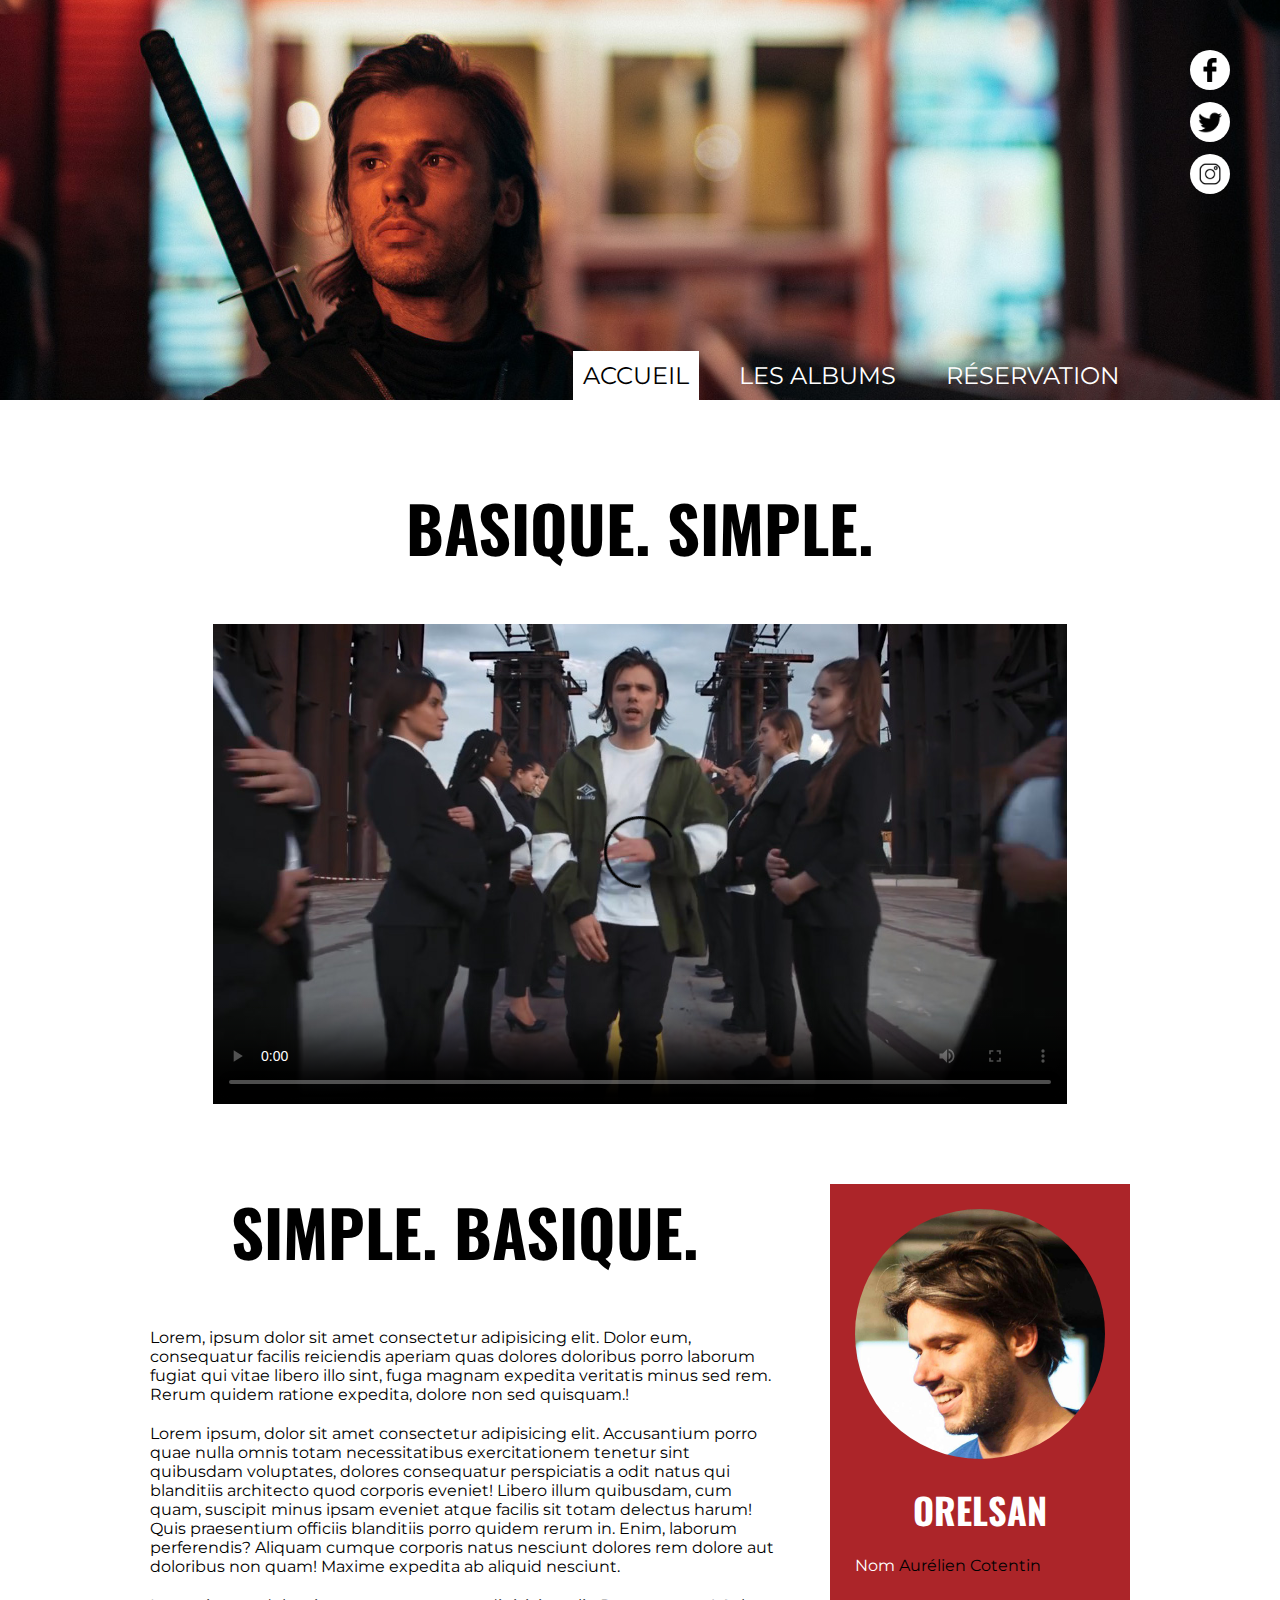
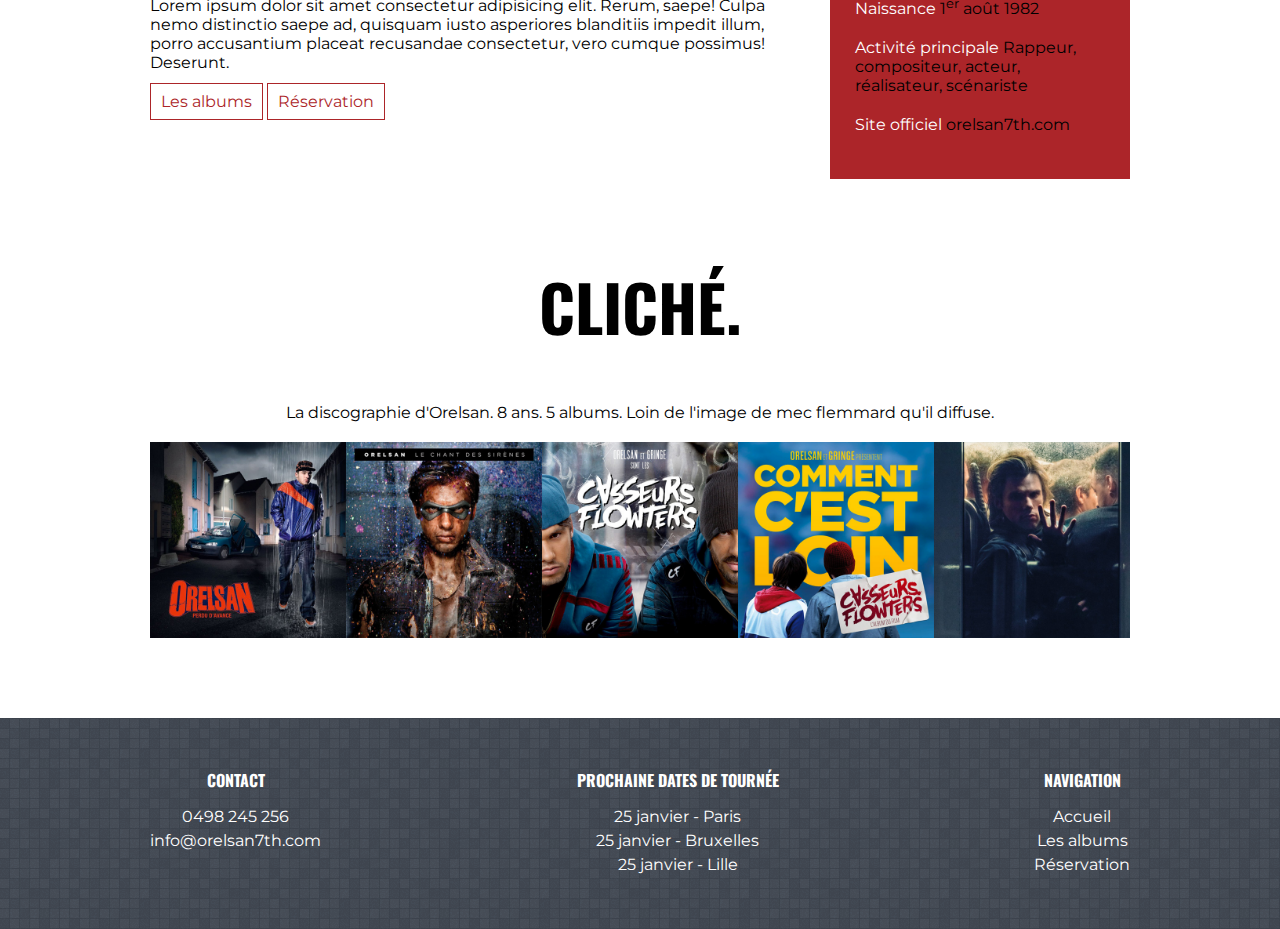
==== commit e60bb9e6: "pages html + scss terminés" ====
--- a/index.html
+++ b/index.html
@@ -14,9 +14,9 @@
     <header>
         <nav>
             <ul>
-                <li class="active">Accueil</li>
-                <li>Les albums</li>
-                <li>Réservation</li>
+                <li class="active"><a href="index.html">Accueil</a></li>
+                <li><a href="albums.html">Les albums</a></li>
+                <li><a href="reservation.html">Réservation</a></li>
             </ul>
         </nav>
     </header>
@@ -30,20 +30,23 @@
 
     <!-- SECTION 1 -->
     <section>
-        <h1>Basque. Simple.</h1>
+        <h1>Basique. Simple.</h1>
 
         <!-- FUTUR VIDEO -->
-        <video src="#"></video>
+        <video src="./video/clip_basique_simple.mp4" controls poster="images/orelsan-basique.jpg"></video>
         <!-- FUTUR VIDEO -->
     </section>
 
     <!-- SECTION 2 -->
-    <section>
+    <section class="with-aside">
         <article>
             <h1>Simple. Basique.</h1>
-            <p>Lorem ipsum dolor sit, amet consectetur adipisicing elit. Asperiores, rerum!</p>
-            <p>Lorem ipsum dolor sit, amet consectetur adipisicing elit. Asperiores, rerum!</p>
-            <p>Lorem ipsum dolor sit, amet consectetur adipisicing elit. Asperiores, rerum!</p>
+            <p>Lorem, ipsum dolor sit amet consectetur adipisicing elit. Dolor eum, consequatur facilis reiciendis aperiam quas dolores doloribus porro laborum fugiat qui vitae libero illo sint, fuga magnam expedita veritatis minus sed rem. Rerum quidem
+                ratione expedita, dolore non sed quisquam.!</p>
+            <p>Lorem ipsum, dolor sit amet consectetur adipisicing elit. Accusantium porro quae nulla omnis totam necessitatibus exercitationem tenetur sint quibusdam voluptates, dolores consequatur perspiciatis a odit natus qui blanditiis architecto quod
+                corporis eveniet! Libero illum quibusdam, cum quam, suscipit minus ipsam eveniet atque facilis sit totam delectus harum! Quis praesentium officiis blanditiis porro quidem rerum in. Enim, laborum perferendis? Aliquam cumque corporis natus
+                nesciunt dolores rem dolore aut doloribus non quam! Maxime expedita ab aliquid nesciunt.</p>
+            <p>Lorem ipsum dolor sit amet consectetur adipisicing elit. Rerum, saepe! Culpa nemo distinctio saepe ad, quisquam iusto asperiores blanditiis impedit illum, porro accusantium placeat recusandae consectetur, vero cumque possimus! Deserunt.</p>
             <a href="#" class="button">Les albums</a>
             <a href="#" class="button">Réservation</a>
         </article>
@@ -58,7 +61,7 @@
     </section>
 
     <!-- SECTION 3 -->
-    <section>
+    <section class="discographie">
         <h1>Cliché.</h1>
         <p>La discographie d'Orelsan. 8 ans. 5 albums. Loin de l'image de mec flemmard qu'il diffuse.</p>
         <article>
--- a/css/main.min.css
+++ b/css/main.min.css
@@ -1 +1 @@
-@import"https://fonts.googleapis.com/css2?family=Montserrat&family=Oswald:wght@200;300;400;500;600;700&display=swap";:root{--width-content: 980px;--color-text: rgb(25, 25, 25);--color-white: rgb(240, 240, 240)}/*# sourceMappingURL=main.min.css.map */+@import"https://fonts.googleapis.com/css2?family=Montserrat&family=Oswald:wght@200;300;400;500;600;700&display=swap";body>header{display:flex;justify-content:center;align-items:flex-end;position:relative;width:100%;height:400px;margin-bottom:80px;background-image:url("/images/header.jpg");background-size:cover;background-position:center}body>header>nav{width:var(--width-content);height:-webkit-fit-content;height:-moz-fit-content;height:fit-content}body>header>nav>ul{display:flex;justify-content:flex-end}body>header>nav>ul>li{list-style:none;margin-left:30px;padding:10px;color:#fff;font-size:24px;text-transform:uppercase}body>header>nav>ul>li.active,body>header>nav>ul>li:hover{background-color:#fff;color:#000}.section_date{display:flex;align-items:flex-start;flex-direction:row}.section_date address{width:40%;font-style:normal;margin-right:30px}.section_date address img{width:100%}.section_date address h1{font-size:24px;padding-bottom:10px}.section_date address p{padding-bottom:5px}.section_date table{width:60%}.section_date table td,.section_date table th{padding:15px 5px;text-align:left}section.with-aside{flex-direction:row;justify-content:space-between;align-items:flex-start}section.with-aside>aside{min-width:300px;padding:25px;margin-left:50px;background-color:var(--color-red)}section.with-aside>aside>img{border-radius:50%;width:100%}section.with-aside>aside>h1{color:#fff;font-size:36px;text-align:center;padding:20px 0}section.with-aside>aside>p .label{color:#fff}section.with-aside>article h1{text-align:center}section.discographie>article{display:flex;width:100%}section.discographie>article img{width:20%}section.float{display:block}section.float img{width:250px}section.float h1{text-align:left}section.float.left img{float:left;margin:0 50px 50px 0}section.float.right img{float:right;margin:0 0 50px 50px}form{width:70%;display:flex;justify-content:center;flex-direction:column;align-items:center}form fieldset{display:flex;justify-content:center;flex-direction:column;padding:30px 0;width:100%;border:none;border-top:1px solid #c8c8c8}form fieldset legend{color:var(--color-red);font-size:32px;margin-left:30px;padding:0 20px}form fieldset div{display:flex;justify-content:center;margin-bottom:15px}form fieldset label{display:flex;align-items:center;justify-content:flex-end;width:180px;padding-right:20px}form fieldset input,form fieldset select{width:250px;height:35px;padding-left:10px;outline:none}aside#social-menu{display:flex;flex-direction:column;position:fixed;top:50px;right:50px;border-radius:20px;z-index:9999}aside#social-menu a.icon{width:40px;height:40px;background-position:center;background-repeat:no-repeat;background-size:60%;background-color:#fff;border-radius:50%;margin-bottom:12px}aside#social-menu a.icon:hover{background-color:var(--color-red)}aside#social-menu a.facebook{background-image:url("/images/facebook.png")}aside#social-menu a.twitter{background-image:url("/images/twitter.png")}aside#social-menu a.instagram{background-image:url("/images/instagram.png")}body>footer{display:flex;justify-content:center;width:100%;background-image:url(/images/random_grey_variations.png)}body>footer address{display:flex;justify-content:space-between;width:var(--width-content);font-style:normal;padding:50px 0}body>footer address h1{font-size:16px;color:#fff;padding-bottom:15px}body>footer address p{padding-bottom:5px;color:#fff}body>footer address div{text-align:center}:root{--width-content: 980px;--color-text: rgb(25, 25, 25);--color-white: rgb(240, 240, 240);--color-red: #AC2529;--width-content: 980px}*{padding:0;margin:0;box-sizing:border-box}body{font-family:"Montserrat";display:flex;position:relative;flex-direction:column;align-items:center}h1{font-family:"Oswald";text-transform:uppercase;font-size:64px;padding-bottom:50px}p{padding-bottom:20px}a{color:inherit;text-decoration:none}a.button,button{padding:8px 10px;border:1px solid var(--color-red);color:var(--color-red);background-color:#fff;transition:all .2s}a.button:hover,button:hover{background-color:var(--color-red);color:#fff}body>section{display:flex;position:relative;flex-direction:column;align-items:center;margin-bottom:80px;width:var(--width-content)}body>section>video{width:854px}/*# sourceMappingURL=main.min.css.map */